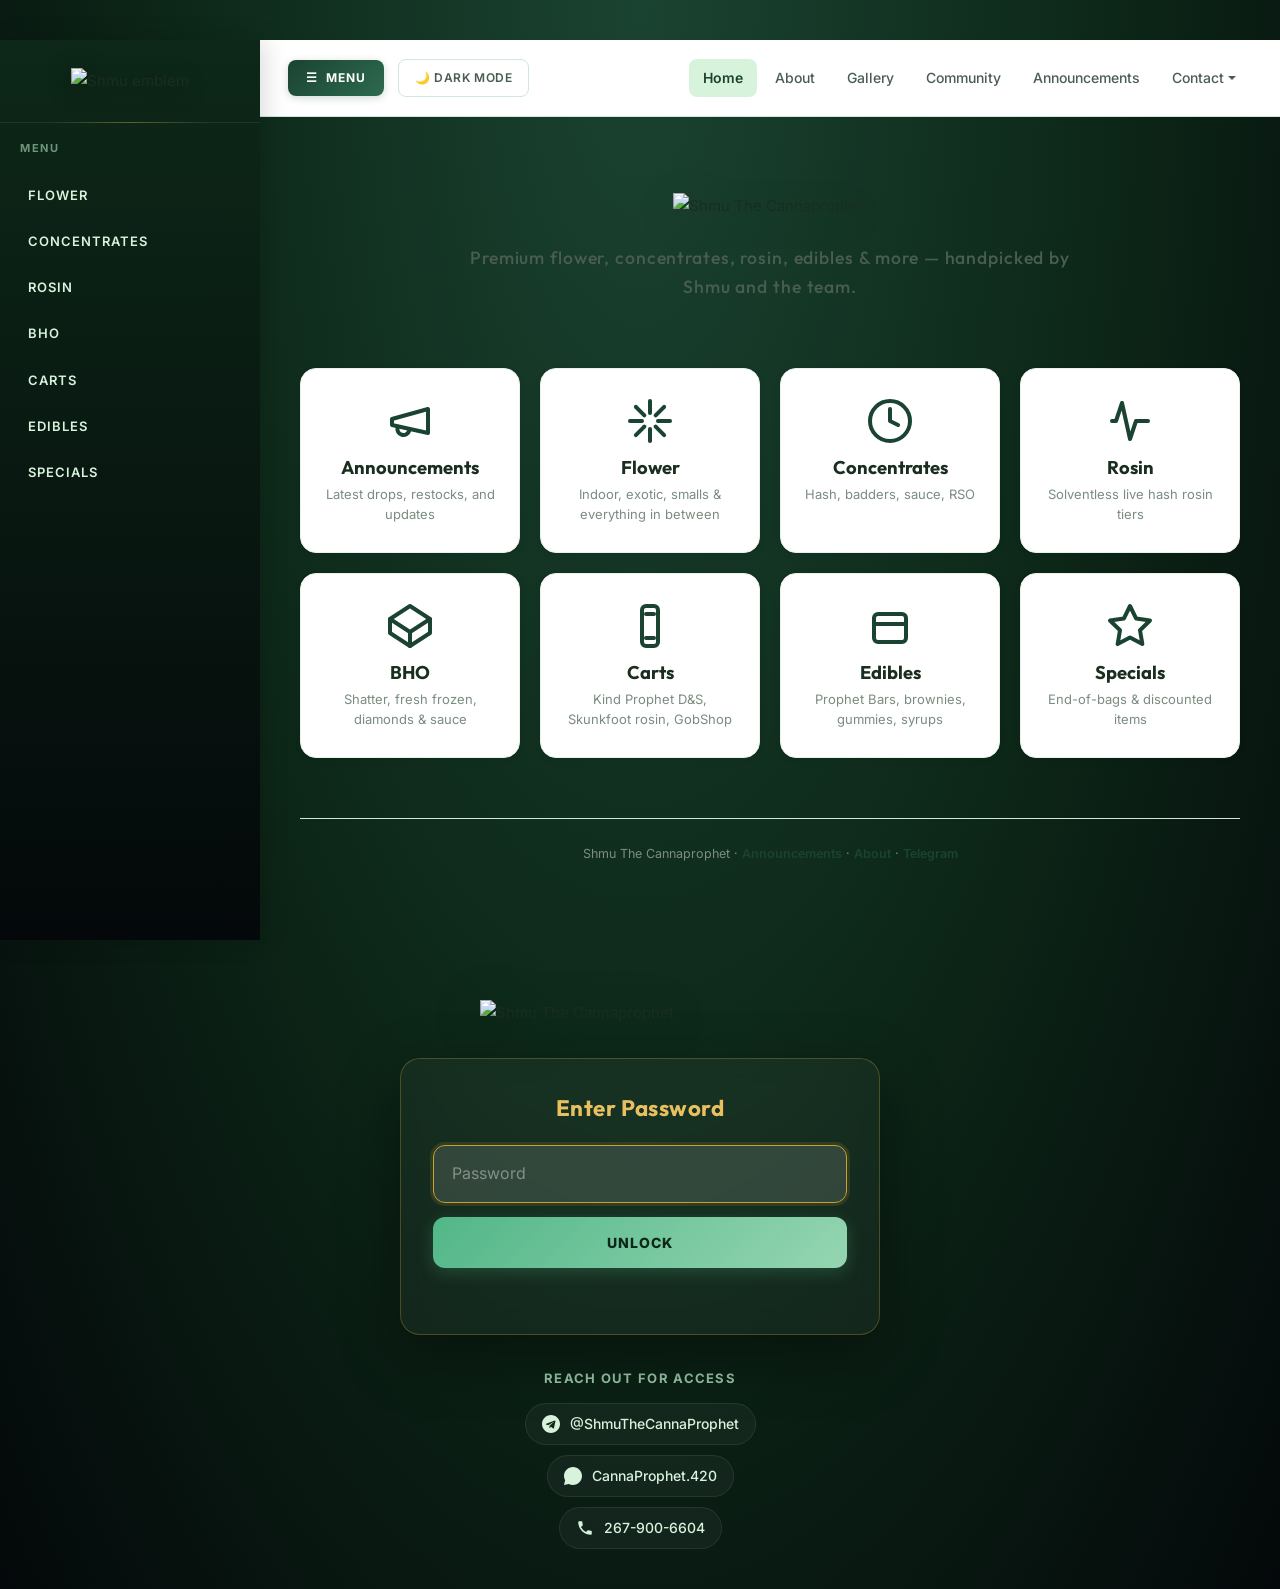
==== index.html @ f36f452e "Initial Shmu site rebuild - Home, About, Gallery, Community, Announcements pages - Flower and Conce" ====
﻿<!DOCTYPE html>
<html lang="en">
<head>
    <meta charset="utf-8" />
    <meta name="viewport" content="width=device-width, initial-scale=1, shrink-to-fit=no" />
    <meta name="description" content="Shmu The Cannaprophet" />
    <meta name="author" content="Samuel Futterman" />
    <title>Shmu The Cannaprophet</title>

    <link rel="icon" type="image/svg+xml" href="data:image/svg+xml;utf8,<svg xmlns='http://www.w3.org/2000/svg' viewBox='0 0 100 100'><circle cx='50' cy='50' r='48' fill='%231b4332'/><path d='M50 18 C 50 32, 56 40, 68 42 C 60 44, 56 48, 56 56 C 64 50, 72 50, 80 56 C 72 58, 66 62, 62 72 C 56 64, 52 62, 50 60 C 48 62, 44 64, 38 72 C 34 62, 28 58, 20 56 C 28 50, 36 50, 44 56 C 44 48, 40 44, 32 42 C 44 40, 50 32, 50 18 Z' fill='%2374c69d'/><circle cx='50' cy='62' r='3' fill='%23d4a843'/></svg>" />

    <link rel="preconnect" href="https://fonts.googleapis.com">
    <link rel="preconnect" href="https://fonts.gstatic.com" crossorigin>
    <link href="https://fonts.googleapis.com/css2?family=Inter:wght@300;400;500;600;700;800&family=Outfit:wght@600;700;800;900&display=swap" rel="stylesheet">

    <link href="https://cdn.jsdelivr.net/npm/bootstrap@5.2.3/dist/css/bootstrap.min.css" rel="stylesheet">
    <link href="assets/css/site.css" rel="stylesheet" />

    <script src="assets/js/darkmode.js"></script>
    <script src="assets/js/verification.js"></script>
</head>
<body>
    <div class="d-flex" id="wrapper">
        <div class="border-end bg-white" id="sidebar-wrapper">
            <div class="sidebar-heading border-bottom bg-light">
                <img src="assets/img/shmu_round_transparent.png" alt="Shmu emblem" />
            </div>
            <div class="sidebar-section-label">Menu</div>
            <div class="list-group list-group-flush">
                <a class="list-group-item list-group-item-action list-group-item-light p-3" href="menu/flower.html">Flower</a>
                <a class="list-group-item list-group-item-action list-group-item-light p-3" href="menu/concentrates.html">Concentrates</a>
                <a class="list-group-item list-group-item-action list-group-item-light p-3" href="menu/rosin.html">Rosin</a>
                <a class="list-group-item list-group-item-action list-group-item-light p-3" href="menu/bho.html">BHO</a>
                <a class="list-group-item list-group-item-action list-group-item-light p-3" href="menu/carts.html">Carts</a>
                <a class="list-group-item list-group-item-action list-group-item-light p-3" href="menu/edibles.html">Edibles</a>
                <a class="list-group-item list-group-item-action list-group-item-light p-3" href="menu/specials.html">Specials</a>
            </div>
        </div>
        <div id="page-content-wrapper">
            <nav class="navbar navbar-expand-lg navbar-light bg-light border-bottom">
                <div class="container-fluid">
                    <button class="btn btn-primary" id="sidebarToggle">Menu</button>
                    <button class="btn btn-outline-secondary ms-2" id="darkModeToggle">Dark Mode</button>
                    <button class="navbar-toggler" type="button" data-bs-toggle="collapse" data-bs-target="#navbarSupportedContent" aria-controls="navbarSupportedContent" aria-expanded="false" aria-label="Toggle navigation"><span class="navbar-toggler-icon"></span></button>
                    <div class="collapse navbar-collapse" id="navbarSupportedContent">
                        <ul class="navbar-nav ms-auto mt-2 mt-lg-0">
                            <li class="nav-item active"><a class="nav-link active" href="index.html">Home</a></li>
                            <li class="nav-item"><a class="nav-link" href="about.html">About</a></li>
                            <li class="nav-item"><a class="nav-link" href="gallery.html">Gallery</a></li>
                            <li class="nav-item"><a class="nav-link" href="community.html">Community</a></li>
                            <li class="nav-item"><a class="nav-link" href="announcements.html">Announcements</a></li>
                            <li class="nav-item dropdown">
                                <a class="nav-link dropdown-toggle" id="navbarDropdown" href="#" role="button" data-bs-toggle="dropdown" aria-haspopup="true" aria-expanded="false">Contact</a>
                                <div class="dropdown-menu dropdown-menu-end" aria-labelledby="navbarDropdown">
                                    <a class="dropdown-item" href="https://t.me/shmuthecannaprophet" target="_blank">Main Telegram</a>
                                    <a class="dropdown-item" href="mailto:shmu@shmuthecannaprophet.com">Main Email</a>
                                    <div class="dropdown-divider"></div>
                                    <a class="dropdown-item" href="https://t.me/somuchguala21" target="_blank">General Manager</a>
                                    <a class="dropdown-item" href="https://t.me/cannacam420" target="_blank">Sales Manager</a>
                                    <div class="dropdown-divider"></div>
                                    <a class="dropdown-item" href="https://signal.me/#eu/69vs4yBJVlFLkDdItViVK-9OfVjF9jSCcQD2yyIJr19NPF3KSQFAH6oNxHPXYKQB" target="_blank">Backup Signal</a>
                                    <div class="dropdown-divider"></div>
                                    <span class="dropdown-item">Phone Orders</span>
                                    <a class="dropdown-item" href="tel:267-900-6604">267-900-6604</a>
                                </div>
                            </li>
                        </ul>
                    </div>
                </div>
            </nav>
            <div class="container-fluid">
                <div class="hero">
                    <img src="assets/img/shmu_logo.png" alt="Shmu The Cannaprophet" class="hero-logo" />
                    <p class="hero-tagline">Premium flower, concentrates, rosin, edibles &amp; more — handpicked by Shmu and the team.</p>
                </div>

                <div class="action-grid">
                    <a class="action-card" href="announcements.html">
                        <svg class="action-card-icon" viewBox="0 0 24 24" fill="none" stroke="currentColor" stroke-width="2" stroke-linecap="round" stroke-linejoin="round"><path d="M3 11l18-5v12L3 14v-3z"/><path d="M11.6 16.8a3 3 0 11-5.8-1.6"/></svg>
                        <h3>Announcements</h3>
                        <p>Latest drops, restocks, and updates</p>
                    </a>
                    <a class="action-card" href="menu/flower.html">
                        <svg class="action-card-icon" viewBox="0 0 24 24" fill="none" stroke="currentColor" stroke-width="2" stroke-linecap="round" stroke-linejoin="round"><path d="M12 2v6"/><path d="M12 22v-6"/><path d="M4.93 4.93l4.24 4.24"/><path d="M14.83 14.83l4.24 4.24"/><path d="M2 12h6"/><path d="M16 12h6"/><path d="M4.93 19.07l4.24-4.24"/><path d="M14.83 9.17l4.24-4.24"/></svg>
                        <h3>Flower</h3>
                        <p>Indoor, exotic, smalls &amp; everything in between</p>
                    </a>
                    <a class="action-card" href="menu/concentrates.html">
                        <svg class="action-card-icon" viewBox="0 0 24 24" fill="none" stroke="currentColor" stroke-width="2" stroke-linecap="round" stroke-linejoin="round"><circle cx="12" cy="12" r="10"/><path d="M12 6v6l4 2"/></svg>
                        <h3>Concentrates</h3>
                        <p>Hash, badders, sauce, RSO</p>
                    </a>
                    <a class="action-card" href="menu/rosin.html">
                        <svg class="action-card-icon" viewBox="0 0 24 24" fill="none" stroke="currentColor" stroke-width="2" stroke-linecap="round" stroke-linejoin="round"><path d="M3 12h2l3-9 4 18 3-9h6"/></svg>
                        <h3>Rosin</h3>
                        <p>Solventless live hash rosin tiers</p>
                    </a>
                    <a class="action-card" href="menu/bho.html">
                        <svg class="action-card-icon" viewBox="0 0 24 24" fill="none" stroke="currentColor" stroke-width="2" stroke-linecap="round" stroke-linejoin="round"><polygon points="12 2 22 8.5 22 15.5 12 22 2 15.5 2 8.5 12 2"/><polyline points="2 8.5 12 15 22 8.5"/><line x1="12" y1="22" x2="12" y2="15"/></svg>
                        <h3>BHO</h3>
                        <p>Shatter, fresh frozen, diamonds &amp; sauce</p>
                    </a>
                    <a class="action-card" href="menu/carts.html">
                        <svg class="action-card-icon" viewBox="0 0 24 24" fill="none" stroke="currentColor" stroke-width="2" stroke-linecap="round" stroke-linejoin="round"><rect x="8" y="2" width="8" height="20" rx="2"/><path d="M10 6h4"/><path d="M10 18h4"/></svg>
                        <h3>Carts</h3>
                        <p>Kind Prophet D&amp;S, Skunkfoot rosin, GobShop</p>
                    </a>
                    <a class="action-card" href="menu/edibles.html">
                        <svg class="action-card-icon" viewBox="0 0 24 24" fill="none" stroke="currentColor" stroke-width="2" stroke-linecap="round" stroke-linejoin="round"><rect x="4" y="6" width="16" height="14" rx="2"/><line x1="4" y1="11" x2="20" y2="11"/></svg>
                        <h3>Edibles</h3>
                        <p>Prophet Bars, brownies, gummies, syrups</p>
                    </a>
                    <a class="action-card" href="menu/specials.html">
                        <svg class="action-card-icon" viewBox="0 0 24 24" fill="none" stroke="currentColor" stroke-width="2" stroke-linecap="round" stroke-linejoin="round"><polygon points="12 2 15.09 8.26 22 9.27 17 14.14 18.18 21.02 12 17.77 5.82 21.02 7 14.14 2 9.27 8.91 8.26 12 2"/></svg>
                        <h3>Specials</h3>
                        <p>End-of-bags &amp; discounted items</p>
                    </a>
                </div>

                <footer class="site-footer">
                    Shmu The Cannaprophet · <a href="announcements.html">Announcements</a> · <a href="about.html">About</a> · <a href="https://t.me/shmuthecannaprophet" target="_blank" rel="noopener">Telegram</a>
                </footer>
            </div>
        </div>
    </div>

    <script src="https://cdn.jsdelivr.net/npm/bootstrap@5.2.3/dist/js/bootstrap.bundle.min.js"></script>
    <script src="assets/js/sidebar.js"></script>
</body>
</html>
---- assets/css/site.css ----
/* ============================================
   SHMU THE CANNAPROPHET — SITE STYLESHEET
   ============================================ */

:root {
    --color-primary: #1b4332;
    --color-primary-light: #2d6a4f;
    --color-primary-dark: #0d2818;
    --color-accent: #c8a230;
    --color-accent-light: #e8c060;
    --color-leaf: #52b788;

    --bg-page: #f5f9f6;
    --bg-card: #ffffff;
    --bg-card-elevated: #fcfdfb;
    --bg-sidebar: #0d2818;
    --bg-nav: #ffffff;
    --bg-tag: #d8f3dc;
    --bg-code: #f0f7f4;

    --text-primary: #1a2e1f;
    --text-secondary: #4a5d51;
    --text-muted: #7a8d80;
    --text-sidebar: #d8f3dc;
    --text-sidebar-muted: #95c5a3;

    --border-color: #d1e7d8;
    --border-card: #e8f1ea;

    --shadow-sm: 0 1px 3px rgba(13, 40, 24, 0.06);
    --shadow-md: 0 4px 16px rgba(13, 40, 24, 0.08);
    --shadow-lg: 0 12px 32px rgba(13, 40, 24, 0.12);
    --shadow-card: 0 2px 8px rgba(13, 40, 24, 0.04), 0 1px 2px rgba(13, 40, 24, 0.06);

    --transition: 0.2s ease;
    --transition-slow: 0.35s ease;
    --radius-sm: 8px;
    --radius-md: 12px;
    --radius-lg: 16px;
    --radius-xl: 20px;
}

body.dark-mode {
    --color-primary: #74c69d;
    --color-primary-light: #95d5b2;
    --color-primary-dark: #52b788;
    --color-accent: #e8c060;
    --color-accent-light: #f0d080;

    --bg-page: #0a1410;
    --bg-card: #142318;
    --bg-card-elevated: #1a2d20;
    --bg-sidebar: #060d09;
    --bg-nav: #0f1c14;
    --bg-tag: #1b4332;
    --bg-code: #0d1f15;

    --text-primary: #e8f5ea;
    --text-secondary: #b0c8b8;
    --text-muted: #7a9683;

    --border-color: #1f3527;
    --border-card: #243d2c;

    --shadow-sm: 0 1px 3px rgba(0, 0, 0, 0.3);
    --shadow-md: 0 4px 16px rgba(0, 0, 0, 0.4);
    --shadow-lg: 0 12px 32px rgba(0, 0, 0, 0.5);
    --shadow-card: 0 2px 8px rgba(0, 0, 0, 0.3), 0 1px 2px rgba(0, 0, 0, 0.4);
}

* , *::before, *::after { box-sizing: border-box; }
html { scroll-behavior: smooth; }

body {
    font-family: 'Inter', -apple-system, BlinkMacSystemFont, 'Segoe UI', sans-serif !important;
    background-color: var(--bg-page) !important;
    color: var(--text-primary) !important;
    line-height: 1.7;
    font-size: 15px;
    -webkit-font-smoothing: antialiased;
    -moz-osx-font-smoothing: grayscale;
    transition: background-color var(--transition), color var(--transition);
    overflow-x: hidden;
    margin: 0;
}

/* ============================
   LAYOUT
   ============================ */
#wrapper {
    display: flex;
    min-height: 100vh;
}

#sidebar-wrapper {
    width: 260px;
    min-width: 260px;
    background: linear-gradient(180deg, var(--bg-sidebar) 0%, #04080a 100%) !important;
    transition: margin var(--transition-slow);
    position: sticky;
    top: 0;
    height: 100vh;
    overflow-y: auto;
    overflow-x: hidden;
    z-index: 100;
    border: none !important;
    box-shadow: 4px 0 24px rgba(0, 0, 0, 0.15);
}

#sidebar-wrapper::-webkit-scrollbar { width: 4px; }
#sidebar-wrapper::-webkit-scrollbar-track { background: transparent; }
#sidebar-wrapper::-webkit-scrollbar-thumb {
    background: rgba(255, 255, 255, 0.1);
    border-radius: 2px;
}

#wrapper.toggled #sidebar-wrapper {
    margin-left: -260px;
}

.sidebar-heading {
    padding: 28px 20px !important;
    background-color: transparent !important;
    border-bottom: 1px solid rgba(255, 255, 255, 0.08) !important;
    display: flex;
    align-items: center;
    justify-content: center;
    position: relative;
    text-align: center;
}

.sidebar-heading::after {
    content: '';
    position: absolute;
    bottom: -1px;
    left: 20%;
    right: 20%;
    height: 1px;
    background: linear-gradient(90deg, transparent, var(--color-accent), transparent);
    opacity: 0.4;
}

.sidebar-heading img,
.sidebar-heading svg {
    max-width: 180px;
    height: auto;
    width: auto;
    filter: drop-shadow(0 4px 12px rgba(0, 0, 0, 0.4));
}

.sidebar-section-label {
    color: var(--text-sidebar-muted);
    font-size: 11px;
    font-weight: 700;
    letter-spacing: 0.15em;
    text-transform: uppercase;
    padding: 16px 20px 8px;
    opacity: 0.7;
}

#sidebar-wrapper .list-group {
    padding: 8px 12px 24px;
}

#sidebar-wrapper .list-group-item {
    background-color: transparent !important;
    border: none !important;
    color: var(--text-sidebar) !important;
    padding: 11px 16px !important;
    font-size: 13px;
    font-weight: 600;
    letter-spacing: 0.08em;
    text-transform: uppercase;
    border-radius: var(--radius-sm) !important;
    margin-bottom: 2px;
    transition: all var(--transition);
    position: relative;
    display: flex;
    align-items: center;
    gap: 10px;
    text-decoration: none;
}

#sidebar-wrapper .list-group-item::before {
    content: '';
    position: absolute;
    left: 0;
    top: 50%;
    transform: translateY(-50%);
    width: 3px;
    height: 0;
    background: var(--color-accent);
    border-radius: 2px;
    transition: height var(--transition);
}

#sidebar-wrapper .list-group-item:hover,
#sidebar-wrapper .list-group-item.active {
    background-color: rgba(116, 198, 157, 0.1) !important;
    color: var(--color-accent-light) !important;
    padding-left: 22px !important;
}

#sidebar-wrapper .list-group-item:hover::before,
#sidebar-wrapper .list-group-item.active::before {
    height: 60%;
}

.list-group-item-icon {
    width: 18px;
    height: 18px;
    flex-shrink: 0;
    opacity: 0.7;
}

#page-content-wrapper {
    flex: 1;
    min-width: 0;
    display: flex;
    flex-direction: column;
}

/* ============================
   NAVBAR
   ============================ */
.navbar {
    background-color: var(--bg-nav) !important;
    border-bottom: 1px solid var(--border-color) !important;
    padding: 14px 28px !important;
    position: sticky;
    top: 0;
    z-index: 99;
    box-shadow: var(--shadow-sm);
    backdrop-filter: blur(8px);
    -webkit-backdrop-filter: blur(8px);
    transition: background-color var(--transition), border-color var(--transition);
}

.navbar .container-fluid {
    padding: 0 !important;
    max-width: none !important;
}

#sidebarToggle {
    background: linear-gradient(135deg, var(--color-primary) 0%, var(--color-primary-light) 100%) !important;
    border: none !important;
    color: #ffffff !important;
    font-size: 12px !important;
    font-weight: 700 !important;
    letter-spacing: 0.08em;
    text-transform: uppercase;
    padding: 9px 18px !important;
    border-radius: var(--radius-sm) !important;
    transition: all var(--transition) !important;
    box-shadow: 0 2px 8px rgba(27, 67, 50, 0.2);
}

#sidebarToggle:hover {
    transform: translateY(-1px);
    box-shadow: 0 4px 12px rgba(27, 67, 50, 0.3);
}

#sidebarToggle::before { content: '☰  '; margin-right: 4px; }

#darkModeToggle {
    font-size: 12px !important;
    font-weight: 600 !important;
    letter-spacing: 0.05em;
    text-transform: uppercase;
    padding: 9px 16px !important;
    border-radius: var(--radius-sm) !important;
    border: 1px solid var(--border-color) !important;
    color: var(--text-secondary) !important;
    background-color: transparent !important;
    transition: all var(--transition) !important;
}

#darkModeToggle:hover {
    background-color: var(--bg-tag) !important;
    border-color: var(--color-primary) !important;
    color: var(--color-primary) !important;
}

body.dark-mode #darkModeToggle::before { content: '☀  '; }
body:not(.dark-mode) #darkModeToggle::before { content: '🌙  '; }

.nav-link {
    color: var(--text-secondary) !important;
    font-size: 14px !important;
    font-weight: 500 !important;
    transition: all var(--transition);
    padding: 7px 14px !important;
    border-radius: var(--radius-sm) !important;
    margin: 0 2px;
    text-decoration: none;
}

.nav-link:hover {
    color: var(--color-primary) !important;
    background-color: var(--bg-tag);
}

.nav-item.active .nav-link,
.nav-link.active {
    color: var(--color-primary) !important;
    font-weight: 600 !important;
    background-color: var(--bg-tag);
}

.dropdown-menu {
    border: 1px solid var(--border-color) !important;
    border-radius: var(--radius-md) !important;
    box-shadow: var(--shadow-lg) !important;
    padding: 6px !important;
    background-color: var(--bg-card) !important;
    margin-top: 6px !important;
}

.dropdown-item {
    color: var(--text-primary) !important;
    border-radius: var(--radius-sm) !important;
    padding: 9px 14px !important;
    font-size: 13.5px !important;
    font-weight: 500;
    transition: all var(--transition);
    text-decoration: none;
}

.dropdown-item:hover,
.dropdown-item:focus {
    background-color: var(--bg-tag) !important;
    color: var(--color-primary) !important;
}

.dropdown-divider {
    border-color: var(--border-color) !important;
    margin: 4px 6px !important;
}

/* ============================
   MAIN CONTENT
   ============================ */
.container-fluid {
    padding: 36px 40px !important;
    max-width: 1180px;
    width: 100%;
    margin: 0 auto;
}

.page-logo-img {
    max-width: 240px;
    max-height: 140px;
    height: auto !important;
    width: auto !important;
    filter: drop-shadow(0 4px 16px rgba(0, 0, 0, 0.08));
}

h1.mt-4, h1.page-title {
    font-family: 'Outfit', 'Inter', sans-serif;
    font-size: 2.6rem !important;
    font-weight: 800 !important;
    color: var(--color-primary) !important;
    letter-spacing: -0.025em;
    margin: 24px 0 6px 0 !important;
    background: linear-gradient(135deg, var(--color-primary) 0%, var(--color-leaf) 100%);
    -webkit-background-clip: text;
    -webkit-text-fill-color: transparent;
    background-clip: text;
    display: inline-block;
}

body.dark-mode h1.mt-4,
body.dark-mode h1.page-title {
    background: linear-gradient(135deg, var(--color-leaf) 0%, var(--color-accent-light) 100%);
    -webkit-background-clip: text;
    -webkit-text-fill-color: transparent;
    background-clip: text;
}

h2.section-title {
    font-family: 'Outfit', 'Inter', sans-serif;
    font-size: 1.8rem;
    font-weight: 700;
    color: var(--color-primary);
    margin-top: 36px;
    margin-bottom: 16px;
}

p.small,
.page-subnote {
    color: var(--text-muted) !important;
    font-size: 13px !important;
    margin-bottom: 32px !important;
    display: inline-flex;
    align-items: center;
    gap: 6px;
    padding: 6px 12px;
    background-color: var(--bg-tag);
    border-radius: 20px;
    font-weight: 500;
}

p.small::before,
.page-subnote::before {
    content: '↻';
    font-size: 14px;
    font-weight: 700;
    color: var(--color-primary);
}

/* ============================
   CARDS
   ============================ */
.card.w-75,
.card {
    background-color: var(--bg-card) !important;
    border: 1px solid var(--border-card) !important;
    border-radius: var(--radius-lg) !important;
    box-shadow: var(--shadow-card) !important;
    margin-bottom: 24px !important;
    width: 100% !important;
    max-width: 860px;
    transition: box-shadow var(--transition-slow), transform var(--transition-slow), border-color var(--transition);
    overflow: hidden;
    position: relative;
}

.card:hover {
    box-shadow: var(--shadow-md) !important;
    transform: translateY(-2px);
    border-color: var(--color-primary) !important;
}

.card-header {
    background: linear-gradient(135deg, var(--color-primary) 0%, var(--color-primary-dark) 100%) !important;
    color: var(--color-accent-light) !important;
    border: none !important;
    padding: 12px 22px !important;
    font-size: 13px !important;
    font-weight: 700 !important;
    letter-spacing: 0.1em;
    text-transform: uppercase;
    display: flex;
    align-items: center;
    gap: 10px;
}

.card-header::before {
    content: '';
    display: inline-block;
    width: 8px;
    height: 8px;
    background-color: var(--color-accent);
    border-radius: 50%;
    box-shadow: 0 0 0 3px rgba(200, 162, 48, 0.2);
    flex-shrink: 0;
}

body.dark-mode .card-header {
    background: linear-gradient(135deg, #0d2818 0%, #060d09 100%) !important;
    color: var(--color-accent) !important;
    border-bottom: 1px solid var(--border-color) !important;
}

.card-body {
    padding: 26px 28px !important;
    color: var(--text-primary);
}

.card-body .card-title,
.card .card-title {
    font-family: 'Outfit', 'Inter', sans-serif !important;
    font-size: 1.15rem !important;
    font-weight: 700 !important;
    color: var(--color-primary) !important;
    margin-bottom: 14px !important;
    line-height: 1.4 !important;
    letter-spacing: -0.01em;
}

body.dark-mode .card-body .card-title,
body.dark-mode .card .card-title {
    color: var(--color-primary-light) !important;
}

.card-body .card-text,
.card-body p {
    color: var(--text-secondary) !important;
    font-size: 14.5px !important;
    line-height: 1.85;
}

.card-body h5:not(.card-title) {
    font-family: 'Outfit', 'Inter', sans-serif !important;
    font-size: 0.95rem !important;
    font-weight: 700 !important;
    color: var(--color-primary) !important;
    margin-top: 18px !important;
    margin-bottom: 6px !important;
    text-transform: uppercase;
    letter-spacing: 0.06em;
}

body.dark-mode .card-body h5:not(.card-title) {
    color: var(--color-primary-light) !important;
}

.card-body b, .card-body strong {
    color: var(--text-primary) !important;
    font-weight: 700;
}

body.dark-mode .card-body b,
body.dark-mode .card-body strong {
    color: var(--color-primary-light) !important;
}

.card-body em, .card-body i {
    color: var(--text-muted) !important;
    font-style: italic;
}

.card-body u {
    text-decoration-color: var(--color-accent);
    text-decoration-thickness: 2px;
    text-underline-offset: 3px;
}

.card-body s {
    color: var(--text-muted) !important;
    opacity: 0.7;
}

/* ============================
   MENU TABLE
   ============================ */
.menu-section {
    background-color: var(--bg-card);
    border: 1px solid var(--border-card);
    border-radius: var(--radius-lg);
    padding: 24px 28px;
    margin-bottom: 24px;
    max-width: 860px;
    box-shadow: var(--shadow-card);
}

.menu-section h3 {
    font-family: 'Outfit', 'Inter', sans-serif;
    font-size: 1.3rem;
    font-weight: 700;
    color: var(--color-primary);
    margin-top: 0;
    margin-bottom: 16px;
    padding-bottom: 12px;
    border-bottom: 2px solid var(--bg-tag);
    display: flex;
    align-items: center;
    gap: 10px;
}

body.dark-mode .menu-section h3 {
    color: var(--color-primary-light);
}

.menu-table {
    width: 100%;
    border-collapse: collapse;
    margin-bottom: 8px;
}

.menu-table tr {
    border-bottom: 1px solid var(--border-card);
    transition: background-color var(--transition);
}

.menu-table tr:last-child { border-bottom: none; }
.menu-table tr:hover { background-color: var(--bg-tag); }

.menu-table td {
    padding: 10px 8px;
    font-size: 14px;
    color: var(--text-secondary);
}

.menu-table td:first-child {
    font-weight: 600;
    color: var(--text-primary);
    width: 50%;
}

.menu-table td:last-child {
    text-align: right;
    color: var(--color-primary);
    font-weight: 600;
    font-variant-numeric: tabular-nums;
}

body.dark-mode .menu-table td:last-child {
    color: var(--color-primary-light);
}

.strain-tag {
    display: inline-block;
    padding: 2px 8px;
    background-color: var(--bg-tag);
    color: var(--color-primary);
    border-radius: 10px;
    font-size: 11px;
    font-weight: 700;
    margin-left: 6px;
    text-transform: uppercase;
    letter-spacing: 0.05em;
}

body.dark-mode .strain-tag {
    color: var(--color-leaf);
}

.menu-section-note {
    background-color: var(--bg-tag);
    border-left: 3px solid var(--color-accent);
    padding: 10px 14px;
    border-radius: var(--radius-sm);
    font-size: 13px;
    color: var(--text-secondary);
    margin-top: 12px;
}

/* ============================
   BUTTONS
   ============================ */
.btn-primary {
    background: linear-gradient(135deg, var(--color-primary) 0%, var(--color-primary-light) 100%) !important;
    border: none !important;
    color: #ffffff !important;
    font-size: 12.5px !important;
    font-weight: 700 !important;
    letter-spacing: 0.05em;
    text-transform: uppercase;
    padding: 10px 18px !important;
    border-radius: var(--radius-sm) !important;
    transition: all var(--transition) !important;
    text-decoration: none !important;
    display: inline-block;
    margin: 6px 6px 6px 0 !important;
    box-shadow: 0 2px 8px rgba(27, 67, 50, 0.15);
    cursor: pointer;
}

.btn-primary:hover,
.btn-primary:focus,
.btn-primary:active {
    background: linear-gradient(135deg, var(--color-primary-light) 0%, var(--color-leaf) 100%) !important;
    transform: translateY(-1px);
    box-shadow: 0 6px 16px rgba(27, 67, 50, 0.25);
    color: #ffffff !important;
}

body.dark-mode .btn-primary {
    background: linear-gradient(135deg, var(--color-primary-dark) 0%, var(--color-primary) 100%) !important;
    color: #0a1410 !important;
    box-shadow: 0 2px 8px rgba(0, 0, 0, 0.3);
}

body.dark-mode .btn-primary:hover {
    background: linear-gradient(135deg, var(--color-primary) 0%, var(--color-primary-light) 100%) !important;
    color: #0a1410 !important;
}

.navbar-toggler {
    border-color: var(--border-color) !important;
    padding: 6px 10px !important;
}
.navbar-toggler:focus { box-shadow: none !important; }

/* ============================
   HERO / HOMEPAGE
   ============================ */
.hero {
    text-align: center;
    padding: 40px 20px 50px;
    margin: 0 auto;
}

.hero-logo {
    max-width: 320px;
    width: 80%;
    height: auto;
    margin-bottom: 8px;
    filter: drop-shadow(0 8px 24px rgba(0, 0, 0, 0.1));
}

.hero-tagline {
    font-family: 'Outfit', 'Inter', sans-serif;
    font-size: 1.1rem;
    font-weight: 500;
    color: var(--text-secondary);
    letter-spacing: 0.05em;
    max-width: 600px;
    margin: 16px auto 0;
}

.action-grid {
    display: grid;
    grid-template-columns: repeat(auto-fit, minmax(220px, 1fr));
    gap: 20px;
    max-width: 1080px;
    margin: 16px auto 40px;
}

.action-card {
    background-color: var(--bg-card);
    border: 1px solid var(--border-card);
    border-radius: var(--radius-lg);
    padding: 28px 24px;
    text-align: center;
    text-decoration: none;
    color: inherit !important;
    transition: all var(--transition-slow);
    box-shadow: var(--shadow-card);
    display: block;
}

.action-card:hover {
    transform: translateY(-4px);
    box-shadow: var(--shadow-lg);
    border-color: var(--color-primary);
    color: inherit !important;
}

.action-card-icon {
    width: 48px;
    height: 48px;
    margin: 0 auto 12px;
    color: var(--color-primary);
}

body.dark-mode .action-card-icon {
    color: var(--color-primary-light);
}

.action-card h3 {
    font-family: 'Outfit', 'Inter', sans-serif;
    font-size: 1.15rem;
    font-weight: 700;
    color: var(--text-primary);
    margin: 0 0 6px;
}

.action-card p {
    color: var(--text-muted);
    font-size: 13px;
    margin: 0;
    line-height: 1.5;
}

/* ============================
   PASSWORD GATE
   ============================ */
body.gate-active {
    display: flex !important;
    flex-direction: column;
    align-items: center;
    justify-content: flex-start;
    min-height: 100vh;
    background: radial-gradient(ellipse at top, #1b4332 0%, #0d2818 50%, #04080a 100%) !important;
    padding: 40px 20px;
}

body.gate-active #wrapper { display: none; }

.gate-shell {
    width: 100%;
    max-width: 480px;
    margin: 60px auto 0;
    display: flex;
    flex-direction: column;
    align-items: center;
    gap: 32px;
}

.gate-logo {
    max-width: 320px;
    width: 100%;
    height: auto;
    filter: drop-shadow(0 8px 24px rgba(0, 0, 0, 0.4));
}

.gate-card {
    width: 100%;
    background: rgba(255, 255, 255, 0.04);
    border: 1px solid rgba(200, 162, 48, 0.3);
    backdrop-filter: blur(12px);
    -webkit-backdrop-filter: blur(12px);
    border-radius: var(--radius-xl);
    padding: 36px 32px;
    box-shadow: 0 20px 60px rgba(0, 0, 0, 0.4);
}

.gate-title {
    font-family: 'Outfit', 'Inter', sans-serif;
    font-size: 1.4rem;
    font-weight: 700;
    color: #e8c060;
    text-align: center;
    margin: 0 0 24px;
    letter-spacing: 0.02em;
}

.gate-input {
    width: 100%;
    padding: 14px 18px;
    background: rgba(255, 255, 255, 0.08);
    border: 1px solid rgba(255, 255, 255, 0.15);
    border-radius: var(--radius-md);
    color: #ffffff;
    font-size: 16px;
    font-family: inherit;
    transition: all var(--transition);
    outline: none;
}

.gate-input::placeholder { color: rgba(255, 255, 255, 0.4); }

.gate-input:focus {
    border-color: var(--color-accent);
    background: rgba(255, 255, 255, 0.12);
    box-shadow: 0 0 0 3px rgba(200, 162, 48, 0.15);
}

.gate-submit {
    width: 100%;
    margin-top: 14px;
    padding: 14px 18px;
    background: linear-gradient(135deg, #52b788 0%, #95d5b2 100%);
    border: none;
    border-radius: var(--radius-md);
    color: #0d2818;
    font-size: 14px;
    font-weight: 800;
    letter-spacing: 0.08em;
    text-transform: uppercase;
    cursor: pointer;
    transition: all var(--transition);
    box-shadow: 0 4px 16px rgba(82, 183, 136, 0.25);
}

.gate-submit:hover {
    transform: translateY(-1px);
    box-shadow: 0 8px 24px rgba(82, 183, 136, 0.4);
}

.gate-error {
    color: #ff6b6b;
    text-align: center;
    margin-top: 12px;
    font-size: 13px;
    font-weight: 500;
    min-height: 18px;
}

.gate-contact {
    width: 100%;
    text-align: center;
    color: #d8f3dc;
}

.gate-contact-heading {
    font-weight: 700;
    margin-bottom: 14px;
    font-size: 13px;
    letter-spacing: 0.1em;
    text-transform: uppercase;
    color: #95c5a3;
}

.gate-contact-list {
    display: flex;
    flex-direction: column;
    gap: 10px;
    align-items: center;
}

.gate-contact-item {
    display: inline-flex;
    align-items: center;
    gap: 10px;
    padding: 8px 16px;
    background: rgba(255, 255, 255, 0.04);
    border: 1px solid rgba(255, 255, 255, 0.08);
    border-radius: 24px;
    color: #d8f3dc;
    text-decoration: none;
    font-size: 14px;
    font-weight: 500;
    transition: all var(--transition);
}

.gate-contact-item:hover {
    background: rgba(255, 255, 255, 0.08);
    border-color: var(--color-accent);
    color: var(--color-accent-light);
    transform: translateY(-1px);
}

.gate-contact-icon {
    width: 18px;
    height: 18px;
    flex-shrink: 0;
}

/* ============================
   FOOTER
   ============================ */
.site-footer {
    margin-top: 60px;
    padding: 24px 28px;
    border-top: 1px solid var(--border-color);
    color: var(--text-muted);
    font-size: 12.5px;
    text-align: center;
}

.site-footer a {
    color: var(--color-primary);
    text-decoration: none;
    font-weight: 600;
}

body.dark-mode .site-footer a { color: var(--color-primary-light); }

/* ============================
   MISC
   ============================ */
::-webkit-scrollbar { width: 8px; height: 8px; }
::-webkit-scrollbar-track { background: var(--bg-page); }
::-webkit-scrollbar-thumb {
    background: var(--border-color);
    border-radius: 4px;
}
::-webkit-scrollbar-thumb:hover { background: var(--color-primary); }

::selection {
    background-color: var(--color-primary);
    color: #ffffff;
}

body.dark-mode ::selection {
    background-color: var(--color-leaf);
    color: #0a1410;
}

@media (max-width: 991px) {
    #sidebar-wrapper {
        position: fixed;
        height: 100vh;
        z-index: 1000;
        margin-left: -260px;
    }
    #wrapper.toggled #sidebar-wrapper { margin-left: 0; }
    .container-fluid { padding: 24px 20px !important; }
}

@media (max-width: 576px) {
    .container-fluid { padding: 20px 16px !important; }
    h1.mt-4, h1.page-title { font-size: 2rem !important; }
    .card-body { padding: 20px !important; }
    .card-header { padding: 10px 18px !important; }
    .navbar { padding: 12px 16px !important; }
    .btn-primary { width: 100%; text-align: center; margin-bottom: 8px !important; }
    .gate-card { padding: 28px 22px; }
}
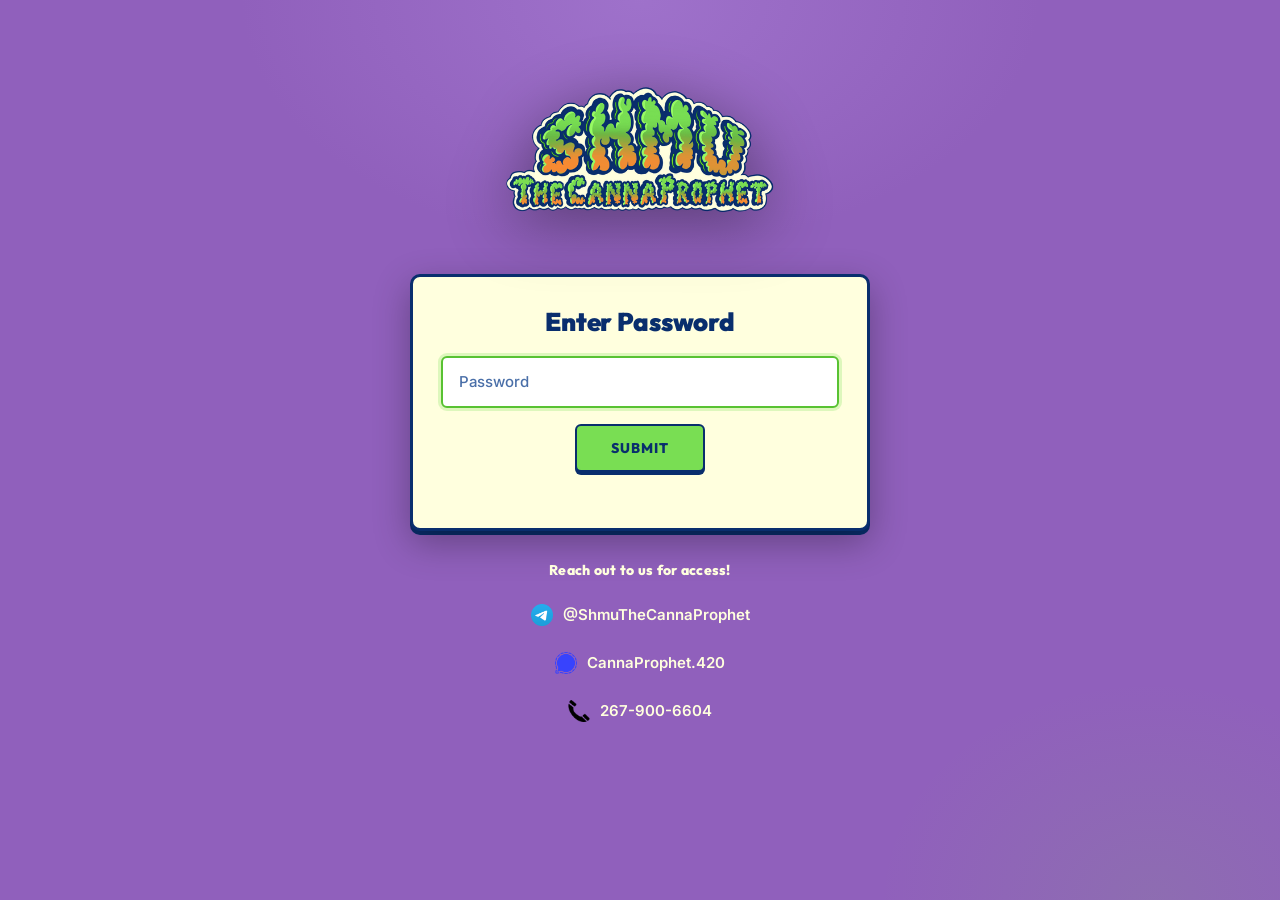
==== commit ed648ad3: "Redesign site with purple+green theme, JSON-driven menus, admin editor Visual redesign: - Purple #9" ====
--- a/index.html
+++ b/index.html
@@ -1,4 +1,4 @@
-﻿<!DOCTYPE html>
+<!DOCTYPE html>
 <html lang="en">
 <head>
     <meta charset="utf-8" />
@@ -20,51 +20,52 @@
     <script src="assets/js/verification.js"></script>
 </head>
 <body>
-    <div class="d-flex" id="wrapper">
-        <div class="border-end bg-white" id="sidebar-wrapper">
-            <div class="sidebar-heading border-bottom bg-light">
-                <img src="assets/img/shmu_round_transparent.png" alt="Shmu emblem" />
-            </div>
-            <div class="sidebar-section-label">Menu</div>
-            <div class="list-group list-group-flush">
-                <a class="list-group-item list-group-item-action list-group-item-light p-3" href="menu/flower.html">Flower</a>
-                <a class="list-group-item list-group-item-action list-group-item-light p-3" href="menu/concentrates.html">Concentrates</a>
-                <a class="list-group-item list-group-item-action list-group-item-light p-3" href="menu/rosin.html">Rosin</a>
-                <a class="list-group-item list-group-item-action list-group-item-light p-3" href="menu/bho.html">BHO</a>
-                <a class="list-group-item list-group-item-action list-group-item-light p-3" href="menu/carts.html">Carts</a>
-                <a class="list-group-item list-group-item-action list-group-item-light p-3" href="menu/edibles.html">Edibles</a>
-                <a class="list-group-item list-group-item-action list-group-item-light p-3" href="menu/specials.html">Specials</a>
-            </div>
-        </div>
+    <div id="wrapper">
         <div id="page-content-wrapper">
-            <nav class="navbar navbar-expand-lg navbar-light bg-light border-bottom">
+            <nav class="navbar navbar-expand-lg">
                 <div class="container-fluid">
-                    <button class="btn btn-primary" id="sidebarToggle">Menu</button>
-                    <button class="btn btn-outline-secondary ms-2" id="darkModeToggle">Dark Mode</button>
+                    <a class="navbar-brand" href="index.html">
+                        <img src="assets/img/shmu_round_transparent.png" alt="Shmu emblem" />
+                        <span class="navbar-brand-text">SHMU</span>
+                    </a>
                     <button class="navbar-toggler" type="button" data-bs-toggle="collapse" data-bs-target="#navbarSupportedContent" aria-controls="navbarSupportedContent" aria-expanded="false" aria-label="Toggle navigation"><span class="navbar-toggler-icon"></span></button>
                     <div class="collapse navbar-collapse" id="navbarSupportedContent">
                         <ul class="navbar-nav ms-auto mt-2 mt-lg-0">
                             <li class="nav-item active"><a class="nav-link active" href="index.html">Home</a></li>
                             <li class="nav-item"><a class="nav-link" href="about.html">About</a></li>
-                            <li class="nav-item"><a class="nav-link" href="gallery.html">Gallery</a></li>
-                            <li class="nav-item"><a class="nav-link" href="community.html">Community</a></li>
+                            <li class="nav-item dropdown">
+                                <a class="nav-link dropdown-toggle" id="menuDropdown" href="#" role="button" data-bs-toggle="dropdown" aria-haspopup="true" aria-expanded="false">Menu</a>
+                                <div class="dropdown-menu" aria-labelledby="menuDropdown">
+                                    <div class="dropdown-header">Products</div>
+                                    <a class="dropdown-item" href="menu/flower.html">Flower</a>
+                                    <a class="dropdown-item" href="menu/concentrates.html">Concentrates</a>
+                                    <a class="dropdown-item" href="menu/rosin.html">Rosin</a>
+                                    <a class="dropdown-item" href="menu/bho.html">BHO</a>
+                                    <a class="dropdown-item" href="menu/carts.html">Carts</a>
+                                    <a class="dropdown-item" href="menu/edibles.html">Edibles</a>
+                                    <a class="dropdown-item" href="menu/specials.html">Specials</a>
+                                    <a class="dropdown-item" href="menu/accessories.html">Accessories</a>
+                                </div>
+                            </li>
+                            <li class="nav-item"><a class="nav-link" href="https://shmuthecannaprophet.com/gallery/" target="_blank" rel="noopener">Gallery</a></li>
+                            <li class="nav-item"><a class="nav-link" href="https://shmuthecannaprophet.com/mybb/" target="_blank" rel="noopener">Community</a></li>
                             <li class="nav-item"><a class="nav-link" href="announcements.html">Announcements</a></li>
                             <li class="nav-item dropdown">
-                                <a class="nav-link dropdown-toggle" id="navbarDropdown" href="#" role="button" data-bs-toggle="dropdown" aria-haspopup="true" aria-expanded="false">Contact</a>
-                                <div class="dropdown-menu dropdown-menu-end" aria-labelledby="navbarDropdown">
-                                    <a class="dropdown-item" href="https://t.me/shmuthecannaprophet" target="_blank">Main Telegram</a>
+                                <a class="nav-link dropdown-toggle" id="contactDropdown" href="#" role="button" data-bs-toggle="dropdown" aria-haspopup="true" aria-expanded="false">Contact</a>
+                                <div class="dropdown-menu dropdown-menu-end" aria-labelledby="contactDropdown">
+                                    <a class="dropdown-item" href="https://t.me/shmuthecannaprophet" target="_blank" rel="noopener">Main Telegram</a>
                                     <a class="dropdown-item" href="mailto:shmu@shmuthecannaprophet.com">Main Email</a>
                                     <div class="dropdown-divider"></div>
-                                    <a class="dropdown-item" href="https://t.me/somuchguala21" target="_blank">General Manager</a>
-                                    <a class="dropdown-item" href="https://t.me/cannacam420" target="_blank">Sales Manager</a>
+                                    <a class="dropdown-item" href="https://t.me/somuchguala21" target="_blank" rel="noopener">General Manager</a>
+                                    <a class="dropdown-item" href="https://t.me/cannacam420" target="_blank" rel="noopener">Sales Manager</a>
                                     <div class="dropdown-divider"></div>
-                                    <a class="dropdown-item" href="https://signal.me/#eu/69vs4yBJVlFLkDdItViVK-9OfVjF9jSCcQD2yyIJr19NPF3KSQFAH6oNxHPXYKQB" target="_blank">Backup Signal</a>
+                                    <a class="dropdown-item" href="https://signal.me/#eu/69vs4yBJVlFLkDdItViVK-9OfVjF9jSCcQD2yyIJr19NPF3KSQFAH6oNxHPXYKQB" target="_blank" rel="noopener">Backup Signal</a>
                                     <div class="dropdown-divider"></div>
-                                    <span class="dropdown-item">Phone Orders</span>
-                                    <a class="dropdown-item" href="tel:267-900-6604">267-900-6604</a>
+                                    <a class="dropdown-item" href="tel:267-900-6604">Phone Orders<br>267-900-6604</a>
                                 </div>
                             </li>
                         </ul>
+                        <button class="btn btn-outline-secondary ms-lg-3 mt-2 mt-lg-0" id="darkModeToggle">Theme</button>
                     </div>
                 </div>
             </nav>
@@ -76,44 +77,67 @@
 
                 <div class="action-grid">
                     <a class="action-card" href="announcements.html">
-                        <svg class="action-card-icon" viewBox="0 0 24 24" fill="none" stroke="currentColor" stroke-width="2" stroke-linecap="round" stroke-linejoin="round"><path d="M3 11l18-5v12L3 14v-3z"/><path d="M11.6 16.8a3 3 0 11-5.8-1.6"/></svg>
+                        <div class="action-card-icon-wrap">
+                            <svg class="action-card-icon" viewBox="0 0 24 24" fill="none" stroke="currentColor" stroke-width="2" stroke-linecap="round" stroke-linejoin="round"><path d="M3 11l18-5v12L3 14v-3z"/><path d="M11.6 16.8a3 3 0 11-5.8-1.6"/></svg>
+                        </div>
                         <h3>Announcements</h3>
                         <p>Latest drops, restocks, and updates</p>
                     </a>
                     <a class="action-card" href="menu/flower.html">
-                        <svg class="action-card-icon" viewBox="0 0 24 24" fill="none" stroke="currentColor" stroke-width="2" stroke-linecap="round" stroke-linejoin="round"><path d="M12 2v6"/><path d="M12 22v-6"/><path d="M4.93 4.93l4.24 4.24"/><path d="M14.83 14.83l4.24 4.24"/><path d="M2 12h6"/><path d="M16 12h6"/><path d="M4.93 19.07l4.24-4.24"/><path d="M14.83 9.17l4.24-4.24"/></svg>
+                        <div class="action-card-icon-wrap">
+                            <svg class="action-card-icon" viewBox="0 0 24 24" fill="none" stroke="currentColor" stroke-width="2" stroke-linecap="round" stroke-linejoin="round"><path d="M12 2c1.5 2.5 1.5 5.5 0 8M12 22c-1.5-2.5-1.5-5.5 0-8M2 12c2.5-1.5 5.5-1.5 8 0M22 12c-2.5 1.5-5.5 1.5-8 0M5 5c2.5 0 4.5 1.5 5 3.5M19 19c-2.5 0-4.5-1.5-5-3.5M5 19c0-2.5 1.5-4.5 3.5-5M19 5c0 2.5-1.5 4.5-3.5 5"/><circle cx="12" cy="12" r="1.5"/></svg>
+                        </div>
                         <h3>Flower</h3>
                         <p>Indoor, exotic, smalls &amp; everything in between</p>
                     </a>
                     <a class="action-card" href="menu/concentrates.html">
-                        <svg class="action-card-icon" viewBox="0 0 24 24" fill="none" stroke="currentColor" stroke-width="2" stroke-linecap="round" stroke-linejoin="round"><circle cx="12" cy="12" r="10"/><path d="M12 6v6l4 2"/></svg>
+                        <div class="action-card-icon-wrap">
+                            <svg class="action-card-icon" viewBox="0 0 24 24" fill="none" stroke="currentColor" stroke-width="2" stroke-linecap="round" stroke-linejoin="round"><path d="M12 3c-3 5-6 8-6 12a6 6 0 0 0 12 0c0-4-3-7-6-12z"/></svg>
+                        </div>
                         <h3>Concentrates</h3>
                         <p>Hash, badders, sauce, RSO</p>
                     </a>
                     <a class="action-card" href="menu/rosin.html">
-                        <svg class="action-card-icon" viewBox="0 0 24 24" fill="none" stroke="currentColor" stroke-width="2" stroke-linecap="round" stroke-linejoin="round"><path d="M3 12h2l3-9 4 18 3-9h6"/></svg>
+                        <div class="action-card-icon-wrap">
+                            <svg class="action-card-icon" viewBox="0 0 24 24" fill="none" stroke="currentColor" stroke-width="2" stroke-linecap="round" stroke-linejoin="round"><path d="M7 21c0-7 3-12 10-12-2 6-5 10-10 12z"/><path d="M9 19c4-3 6-7 7-11"/></svg>
+                        </div>
                         <h3>Rosin</h3>
                         <p>Solventless live hash rosin tiers</p>
                     </a>
                     <a class="action-card" href="menu/bho.html">
-                        <svg class="action-card-icon" viewBox="0 0 24 24" fill="none" stroke="currentColor" stroke-width="2" stroke-linecap="round" stroke-linejoin="round"><polygon points="12 2 22 8.5 22 15.5 12 22 2 15.5 2 8.5 12 2"/><polyline points="2 8.5 12 15 22 8.5"/><line x1="12" y1="22" x2="12" y2="15"/></svg>
+                        <div class="action-card-icon-wrap">
+                            <svg class="action-card-icon" viewBox="0 0 24 24" fill="none" stroke="currentColor" stroke-width="2" stroke-linecap="round" stroke-linejoin="round"><path d="M6 9l6-6 6 6-6 12z"/><path d="M6 9h12"/></svg>
+                        </div>
                         <h3>BHO</h3>
                         <p>Shatter, fresh frozen, diamonds &amp; sauce</p>
                     </a>
                     <a class="action-card" href="menu/carts.html">
-                        <svg class="action-card-icon" viewBox="0 0 24 24" fill="none" stroke="currentColor" stroke-width="2" stroke-linecap="round" stroke-linejoin="round"><rect x="8" y="2" width="8" height="20" rx="2"/><path d="M10 6h4"/><path d="M10 18h4"/></svg>
+                        <div class="action-card-icon-wrap">
+                            <svg class="action-card-icon" viewBox="0 0 24 24" fill="none" stroke="currentColor" stroke-width="2" stroke-linecap="round" stroke-linejoin="round"><rect x="9" y="3" width="6" height="18" rx="1.5"/><path d="M10 6h4M10 18h4"/></svg>
+                        </div>
                         <h3>Carts</h3>
                         <p>Kind Prophet D&amp;S, Skunkfoot rosin, GobShop</p>
                     </a>
                     <a class="action-card" href="menu/edibles.html">
-                        <svg class="action-card-icon" viewBox="0 0 24 24" fill="none" stroke="currentColor" stroke-width="2" stroke-linecap="round" stroke-linejoin="round"><rect x="4" y="6" width="16" height="14" rx="2"/><line x1="4" y1="11" x2="20" y2="11"/></svg>
+                        <div class="action-card-icon-wrap">
+                            <svg class="action-card-icon" viewBox="0 0 24 24" fill="none" stroke="currentColor" stroke-width="2" stroke-linecap="round" stroke-linejoin="round"><rect x="3" y="7" width="18" height="13" rx="2"/><path d="M3 11h18M8 7V4h8v3"/></svg>
+                        </div>
                         <h3>Edibles</h3>
                         <p>Prophet Bars, brownies, gummies, syrups</p>
                     </a>
                     <a class="action-card" href="menu/specials.html">
-                        <svg class="action-card-icon" viewBox="0 0 24 24" fill="none" stroke="currentColor" stroke-width="2" stroke-linecap="round" stroke-linejoin="round"><polygon points="12 2 15.09 8.26 22 9.27 17 14.14 18.18 21.02 12 17.77 5.82 21.02 7 14.14 2 9.27 8.91 8.26 12 2"/></svg>
+                        <div class="action-card-icon-wrap">
+                            <svg class="action-card-icon" viewBox="0 0 24 24" fill="none" stroke="currentColor" stroke-width="2" stroke-linecap="round" stroke-linejoin="round"><polygon points="12 2 15.09 8.26 22 9.27 17 14.14 18.18 21.02 12 17.77 5.82 21.02 7 14.14 2 9.27 8.91 8.26 12 2"/></svg>
+                        </div>
                         <h3>Specials</h3>
                         <p>End-of-bags &amp; discounted items</p>
+                    </a>
+                    <a class="action-card" href="menu/accessories.html">
+                        <div class="action-card-icon-wrap">
+                            <svg class="action-card-icon" viewBox="0 0 24 24" fill="none" stroke="currentColor" stroke-width="2" stroke-linecap="round" stroke-linejoin="round"><rect x="3" y="5" width="18" height="14" rx="2"/><path d="M7 5v14M17 5v14"/></svg>
+                        </div>
+                        <h3>Accessories</h3>
+                        <p>Rolling trays &amp; extras</p>
                     </a>
                 </div>
 
@@ -125,6 +149,5 @@
     </div>
 
     <script src="https://cdn.jsdelivr.net/npm/bootstrap@5.2.3/dist/js/bootstrap.bundle.min.js"></script>
-    <script src="assets/js/sidebar.js"></script>
 </body>
 </html>
--- a/assets/css/site.css
+++ b/assets/css/site.css
@@ -1,184 +1,234 @@
 /* ============================================
    SHMU THE CANNAPROPHET — SITE STYLESHEET
+   Purple + green + cream — matching brand identity.
    ============================================ */
 
 :root {
-    --color-primary: #1b4332;
-    --color-primary-light: #2d6a4f;
-    --color-primary-dark: #0d2818;
-    --color-accent: #c8a230;
-    --color-accent-light: #e8c060;
-    --color-leaf: #52b788;
-
-    --bg-page: #f5f9f6;
-    --bg-card: #ffffff;
-    --bg-card-elevated: #fcfdfb;
-    --bg-sidebar: #0d2818;
-    --bg-nav: #ffffff;
-    --bg-tag: #d8f3dc;
-    --bg-code: #f0f7f4;
-
-    --text-primary: #1a2e1f;
-    --text-secondary: #4a5d51;
-    --text-muted: #7a8d80;
-    --text-sidebar: #d8f3dc;
-    --text-sidebar-muted: #95c5a3;
-
-    --border-color: #d1e7d8;
-    --border-card: #e8f1ea;
-
-    --shadow-sm: 0 1px 3px rgba(13, 40, 24, 0.06);
-    --shadow-md: 0 4px 16px rgba(13, 40, 24, 0.08);
-    --shadow-lg: 0 12px 32px rgba(13, 40, 24, 0.12);
-    --shadow-card: 0 2px 8px rgba(13, 40, 24, 0.04), 0 1px 2px rgba(13, 40, 24, 0.06);
-
-    --transition: 0.2s ease;
-    --transition-slow: 0.35s ease;
-    --radius-sm: 8px;
-    --radius-md: 12px;
-    --radius-lg: 16px;
+    /* ----- Brand palette ----- */
+    --color-purple: #9060BC;
+    --color-purple-light: #a87dd4;
+    --color-purple-deep: #6B45A0;
+    --color-purple-dark: #4a2e75;
+    --color-purple-darker: #2e1a4f;
+
+    --color-cream: #FFFFDE;
+    --color-cream-soft: #fafad6;
+    --color-cream-dim: #ECECC8;
+
+    --color-navy: #092E6D;
+    --color-navy-soft: #1f4490;
+    --color-navy-dim: #4a6fa8;
+
+    --color-green: #79DE53;
+    --color-green-bright: #95F067;
+    --color-green-deep: #58C232;
+
+    --color-orange: #F18D34;
+    --color-orange-soft: #FFA85C;
+
+    /* ----- Strain types ----- */
+    --strain-sativa: #d97706;
+    --strain-sativa-bg: #FFEDD5;
+    --strain-indica: #6d28d9;
+    --strain-indica-bg: #ede9fe;
+    --strain-hybrid: #047857;
+    --strain-hybrid-bg: #D1FAE5;
+
+    /* ----- Surfaces ----- */
+    --bg-page: #9060BC;
+    --bg-page-deep: #6B45A0;
+    --bg-card: #FFFFDE;
+    --bg-card-hover: #fafbd0;
+    --bg-sidebar: #2e1a4f;
+    --bg-sidebar-deep: #1a0f33;
+    --bg-nav: #0d0a1a;
+    --bg-tag: #f5f4c8;
+    --bg-tag-strong: #ECECC8;
+
+    /* ----- Text ----- */
+    --text-primary: #092E6D;
+    --text-secondary: #1f4490;
+    --text-muted: #4a6fa8;
+    --text-on-purple: #FFFFDE;
+    --text-on-purple-muted: rgba(255, 255, 222, 0.72);
+    --text-on-dark: #c8b5e0;
+    --text-on-dark-muted: rgba(200, 181, 224, 0.6);
+
+    /* ----- Borders ----- */
+    --border-card: #092E6D;
+    --border-card-soft: rgba(9, 46, 109, 0.2);
+    --border-purple: rgba(255, 255, 222, 0.15);
+
+    /* ----- Shadows ----- */
+    --shadow-sm: 0 1px 3px rgba(46, 26, 79, 0.2);
+    --shadow-md: 0 6px 16px rgba(46, 26, 79, 0.25), 0 2px 4px rgba(46, 26, 79, 0.15);
+    --shadow-lg: 0 14px 32px rgba(46, 26, 79, 0.32), 0 4px 8px rgba(46, 26, 79, 0.2);
+    --shadow-card: 0 6px 18px rgba(46, 26, 79, 0.25), 0 2px 4px rgba(46, 26, 79, 0.15);
+    --shadow-pop: 0 4px 0 rgba(9, 46, 109, 0.8);
+
+    /* ----- Motion ----- */
+    --transition: 0.18s ease;
+    --transition-slow: 0.3s ease;
+
+    /* ----- Geometry ----- */
+    --radius-sm: 6px;
+    --radius-md: 10px;
+    --radius-lg: 14px;
     --radius-xl: 20px;
+    --radius-pill: 999px;
+
+    /* ----- Type ----- */
+    --font-display: 'Outfit', 'Inter', system-ui, sans-serif;
+    --font-body: 'Inter', system-ui, sans-serif;
 }
 
 body.dark-mode {
-    --color-primary: #74c69d;
-    --color-primary-light: #95d5b2;
-    --color-primary-dark: #52b788;
-    --color-accent: #e8c060;
-    --color-accent-light: #f0d080;
-
-    --bg-page: #0a1410;
-    --bg-card: #142318;
-    --bg-card-elevated: #1a2d20;
-    --bg-sidebar: #060d09;
-    --bg-nav: #0f1c14;
-    --bg-tag: #1b4332;
-    --bg-code: #0d1f15;
-
-    --text-primary: #e8f5ea;
-    --text-secondary: #b0c8b8;
-    --text-muted: #7a9683;
-
-    --border-color: #1f3527;
-    --border-card: #243d2c;
-
-    --shadow-sm: 0 1px 3px rgba(0, 0, 0, 0.3);
-    --shadow-md: 0 4px 16px rgba(0, 0, 0, 0.4);
-    --shadow-lg: 0 12px 32px rgba(0, 0, 0, 0.5);
-    --shadow-card: 0 2px 8px rgba(0, 0, 0, 0.3), 0 1px 2px rgba(0, 0, 0, 0.4);
-}
-
-* , *::before, *::after { box-sizing: border-box; }
-html { scroll-behavior: smooth; }
+    --bg-page: #1a0f33;
+    --bg-page-deep: #0a0518;
+    --bg-card: #2a1d4a;
+    --bg-card-hover: #322256;
+    --bg-sidebar: #050310;
+    --bg-sidebar-deep: #000000;
+    --bg-nav: #050310;
+    --bg-tag: #3a2a5e;
+    --bg-tag-strong: #4a3a70;
+
+    --text-primary: #FFFFDE;
+    --text-secondary: #d8c9f0;
+    --text-muted: #a797c0;
+
+    --border-card: #95F067;
+    --border-card-soft: rgba(149, 240, 103, 0.25);
+    --color-cream: #2a1d4a;
+}
+
+/* ============================
+   BASE
+   ============================ */
+*, *::before, *::after { box-sizing: border-box; }
+
+html {
+    scroll-behavior: smooth;
+    background-color: var(--bg-page);
+    min-height: 100%;
+}
 
 body {
-    font-family: 'Inter', -apple-system, BlinkMacSystemFont, 'Segoe UI', sans-serif !important;
+    font-family: var(--font-body) !important;
     background-color: var(--bg-page) !important;
-    color: var(--text-primary) !important;
-    line-height: 1.7;
+    background-image:
+        radial-gradient(ellipse 1200px 600px at 50% -10%, rgba(168, 125, 212, 0.45), transparent 60%),
+        radial-gradient(ellipse 800px 500px at 90% 100%, rgba(121, 222, 83, 0.10), transparent 60%),
+        radial-gradient(ellipse 600px 400px at 10% 90%, rgba(241, 141, 52, 0.08), transparent 60%) !important;
+    background-attachment: fixed !important;
+    background-repeat: no-repeat !important;
+    color: var(--text-on-purple) !important;
+    line-height: 1.6;
     font-size: 15px;
+    min-height: 100vh;
     -webkit-font-smoothing: antialiased;
     -moz-osx-font-smoothing: grayscale;
+    text-rendering: optimizeLegibility;
     transition: background-color var(--transition), color var(--transition);
     overflow-x: hidden;
     margin: 0;
 }
 
+body.dark-mode { background-color: #1a0f33; }
+html:has(body.dark-mode) { background-color: #1a0f33; }
+
+::selection {
+    background-color: var(--color-green);
+    color: var(--color-navy);
+}
+
 /* ============================
-   LAYOUT
+   LAYOUT — single column, no sidebar
    ============================ */
 #wrapper {
     display: flex;
+    flex-direction: column;
     min-height: 100vh;
+    position: relative;
+    width: 100%;
 }
 
 #sidebar-wrapper {
-    width: 260px;
-    min-width: 260px;
-    background: linear-gradient(180deg, var(--bg-sidebar) 0%, #04080a 100%) !important;
-    transition: margin var(--transition-slow);
-    position: sticky;
-    top: 0;
-    height: 100vh;
-    overflow-y: auto;
-    overflow-x: hidden;
-    z-index: 100;
-    border: none !important;
-    box-shadow: 4px 0 24px rgba(0, 0, 0, 0.15);
+    display: none !important;
 }
 
 #sidebar-wrapper::-webkit-scrollbar { width: 4px; }
 #sidebar-wrapper::-webkit-scrollbar-track { background: transparent; }
 #sidebar-wrapper::-webkit-scrollbar-thumb {
-    background: rgba(255, 255, 255, 0.1);
+    background: rgba(255, 255, 222, 0.15);
     border-radius: 2px;
 }
 
 #wrapper.toggled #sidebar-wrapper {
-    margin-left: -260px;
+    margin-left: -220px;
 }
 
 .sidebar-heading {
-    padding: 28px 20px !important;
+    padding: 22px 14px 18px !important;
     background-color: transparent !important;
-    border-bottom: 1px solid rgba(255, 255, 255, 0.08) !important;
+    border-bottom: 1px solid var(--border-purple) !important;
     display: flex;
     align-items: center;
     justify-content: center;
     position: relative;
-    text-align: center;
 }
 
 .sidebar-heading::after {
     content: '';
     position: absolute;
     bottom: -1px;
-    left: 20%;
-    right: 20%;
+    left: 18%;
+    right: 18%;
     height: 1px;
-    background: linear-gradient(90deg, transparent, var(--color-accent), transparent);
-    opacity: 0.4;
-}
-
-.sidebar-heading img,
-.sidebar-heading svg {
-    max-width: 180px;
+    background: linear-gradient(90deg, transparent, var(--color-green), transparent);
+    opacity: 0.6;
+}
+
+.sidebar-heading img {
+    max-width: 150px;
+    max-height: 150px;
     height: auto;
     width: auto;
-    filter: drop-shadow(0 4px 12px rgba(0, 0, 0, 0.4));
+    filter: drop-shadow(0 6px 16px rgba(0, 0, 0, 0.5));
 }
 
 .sidebar-section-label {
-    color: var(--text-sidebar-muted);
-    font-size: 11px;
-    font-weight: 700;
-    letter-spacing: 0.15em;
+    color: var(--color-green);
+    font-family: var(--font-display);
+    font-size: 10.5px;
+    font-weight: 800;
+    letter-spacing: 0.22em;
     text-transform: uppercase;
-    padding: 16px 20px 8px;
-    opacity: 0.7;
+    padding: 20px 18px 8px;
+    opacity: 0.9;
 }
 
 #sidebar-wrapper .list-group {
-    padding: 8px 12px 24px;
+    padding: 4px 10px 24px;
 }
 
 #sidebar-wrapper .list-group-item {
     background-color: transparent !important;
     border: none !important;
-    color: var(--text-sidebar) !important;
-    padding: 11px 16px !important;
-    font-size: 13px;
-    font-weight: 600;
-    letter-spacing: 0.08em;
-    text-transform: uppercase;
+    color: var(--text-on-purple) !important;
+    padding: 11px 14px !important;
+    font-family: var(--font-display);
+    font-size: 13.5px;
+    font-weight: 700;
+    letter-spacing: 0.04em;
     border-radius: var(--radius-sm) !important;
-    margin-bottom: 2px;
-    transition: all var(--transition);
+    margin-bottom: 3px;
+    transition: background-color var(--transition), color var(--transition), padding-left var(--transition);
+    display: flex;
+    align-items: center;
+    gap: 11px;
+    text-decoration: none;
     position: relative;
-    display: flex;
-    align-items: center;
-    gap: 10px;
-    text-decoration: none;
 }
 
 #sidebar-wrapper .list-group-item::before {
@@ -189,339 +239,468 @@
     transform: translateY(-50%);
     width: 3px;
     height: 0;
-    background: var(--color-accent);
+    background: var(--color-green);
     border-radius: 2px;
     transition: height var(--transition);
 }
 
-#sidebar-wrapper .list-group-item:hover,
+#sidebar-wrapper .list-group-item:hover {
+    background-color: rgba(121, 222, 83, 0.10) !important;
+    color: var(--color-green-bright) !important;
+    padding-left: 18px !important;
+}
+
 #sidebar-wrapper .list-group-item.active {
-    background-color: rgba(116, 198, 157, 0.1) !important;
-    color: var(--color-accent-light) !important;
-    padding-left: 22px !important;
+    background: linear-gradient(90deg, rgba(121, 222, 83, 0.18), rgba(121, 222, 83, 0.02)) !important;
+    color: var(--color-green-bright) !important;
+    padding-left: 18px !important;
 }
 
 #sidebar-wrapper .list-group-item:hover::before,
 #sidebar-wrapper .list-group-item.active::before {
-    height: 60%;
+    height: 65%;
 }
 
 .list-group-item-icon {
-    width: 18px;
-    height: 18px;
+    width: 17px;
+    height: 17px;
     flex-shrink: 0;
-    opacity: 0.7;
-}
+    opacity: 0.8;
+}
+
+#sidebar-wrapper .list-group-item.active .list-group-item-icon { opacity: 1; }
 
 #page-content-wrapper {
     flex: 1;
     min-width: 0;
+    width: 100%;
     display: flex;
     flex-direction: column;
 }
 
 /* ============================
-   NAVBAR
+   NAVBAR (dark top bar with purple links — matches user spec)
    ============================ */
 .navbar {
     background-color: var(--bg-nav) !important;
-    border-bottom: 1px solid var(--border-color) !important;
-    padding: 14px 28px !important;
+    border-bottom: 1px solid rgba(168, 125, 212, 0.25) !important;
+    padding: 10px 24px !important;
     position: sticky;
     top: 0;
     z-index: 99;
-    box-shadow: var(--shadow-sm);
-    backdrop-filter: blur(8px);
-    -webkit-backdrop-filter: blur(8px);
-    transition: background-color var(--transition), border-color var(--transition);
+    box-shadow: 0 2px 12px rgba(0, 0, 0, 0.4);
 }
 
 .navbar .container-fluid {
     padding: 0 !important;
-    max-width: none !important;
-}
-
-#sidebarToggle {
-    background: linear-gradient(135deg, var(--color-primary) 0%, var(--color-primary-light) 100%) !important;
-    border: none !important;
-    color: #ffffff !important;
-    font-size: 12px !important;
-    font-weight: 700 !important;
-    letter-spacing: 0.08em;
-    text-transform: uppercase;
-    padding: 9px 18px !important;
-    border-radius: var(--radius-sm) !important;
-    transition: all var(--transition) !important;
-    box-shadow: 0 2px 8px rgba(27, 67, 50, 0.2);
-}
-
-#sidebarToggle:hover {
-    transform: translateY(-1px);
-    box-shadow: 0 4px 12px rgba(27, 67, 50, 0.3);
-}
-
-#sidebarToggle::before { content: '☰  '; margin-right: 4px; }
+    max-width: 1200px !important;
+    margin: 0 auto;
+}
+
+#sidebarToggle { display: none !important; }
+
+.navbar-brand {
+    display: inline-flex !important;
+    align-items: center;
+    gap: 10px;
+    color: var(--color-cream) !important;
+    font-family: var(--font-display);
+    font-weight: 900;
+    font-size: 1.15rem !important;
+    text-decoration: none;
+    letter-spacing: 0.02em;
+    padding: 0 !important;
+    margin-right: 18px !important;
+    transition: opacity var(--transition);
+}
+
+.navbar-brand:hover { opacity: 0.85; }
+
+.navbar-brand img {
+    width: 36px;
+    height: 36px;
+    border-radius: 50%;
+}
+
+.navbar-brand .navbar-brand-text {
+    color: var(--color-green-bright);
+    font-weight: 900;
+    letter-spacing: 0.02em;
+}
 
 #darkModeToggle {
     font-size: 12px !important;
     font-weight: 600 !important;
-    letter-spacing: 0.05em;
+    letter-spacing: 0.06em;
     text-transform: uppercase;
-    padding: 9px 16px !important;
+    padding: 7px 12px !important;
     border-radius: var(--radius-sm) !important;
-    border: 1px solid var(--border-color) !important;
-    color: var(--text-secondary) !important;
+    border: 1px solid rgba(168, 125, 212, 0.4) !important;
+    color: var(--color-purple-light) !important;
     background-color: transparent !important;
-    transition: all var(--transition) !important;
+    transition: all var(--transition);
+    display: inline-flex;
+    align-items: center;
+    gap: 7px;
 }
 
 #darkModeToggle:hover {
-    background-color: var(--bg-tag) !important;
-    border-color: var(--color-primary) !important;
-    color: var(--color-primary) !important;
-}
-
-body.dark-mode #darkModeToggle::before { content: '☀  '; }
-body:not(.dark-mode) #darkModeToggle::before { content: '🌙  '; }
+    background-color: rgba(168, 125, 212, 0.15) !important;
+    color: var(--color-cream) !important;
+    border-color: var(--color-purple-light) !important;
+}
+
+#darkModeToggle::before {
+    content: '';
+    width: 13px;
+    height: 13px;
+    background-size: contain;
+    background-repeat: no-repeat;
+}
+
+body:not(.dark-mode) #darkModeToggle::before {
+    background-image: url("data:image/svg+xml;utf8,<svg xmlns='http://www.w3.org/2000/svg' viewBox='0 0 24 24' fill='none' stroke='%23a87dd4' stroke-width='2' stroke-linecap='round' stroke-linejoin='round'><path d='M21 12.79A9 9 0 1 1 11.21 3 7 7 0 0 0 21 12.79z'/></svg>");
+}
+
+body.dark-mode #darkModeToggle::before {
+    background-image: url("data:image/svg+xml;utf8,<svg xmlns='http://www.w3.org/2000/svg' viewBox='0 0 24 24' fill='none' stroke='%2379DE53' stroke-width='2' stroke-linecap='round' stroke-linejoin='round'><circle cx='12' cy='12' r='4'/><path d='M12 2v2M12 20v2M4.93 4.93l1.41 1.41M17.66 17.66l1.41 1.41M2 12h2M20 12h2M4.93 19.07l1.41-1.41M17.66 6.34l1.41-1.41'/></svg>");
+}
 
 .nav-link {
-    color: var(--text-secondary) !important;
+    color: var(--color-purple-light) !important;
+    font-family: var(--font-display);
     font-size: 14px !important;
-    font-weight: 500 !important;
-    transition: all var(--transition);
-    padding: 7px 14px !important;
+    font-weight: 600 !important;
+    transition: color var(--transition), background-color var(--transition);
+    padding: 8px 14px !important;
     border-radius: var(--radius-sm) !important;
-    margin: 0 2px;
+    margin: 0 1px;
     text-decoration: none;
-}
-
-.nav-link:hover {
-    color: var(--color-primary) !important;
-    background-color: var(--bg-tag);
+    letter-spacing: 0.02em;
+    display: inline-flex !important;
+    align-items: center;
+    gap: 6px;
+}
+
+.nav-link:hover,
+.nav-link:focus {
+    color: var(--color-green-bright) !important;
+    background-color: rgba(121, 222, 83, 0.08);
 }
 
 .nav-item.active .nav-link,
 .nav-link.active {
-    color: var(--color-primary) !important;
-    font-weight: 600 !important;
-    background-color: var(--bg-tag);
+    color: var(--color-green-bright) !important;
+    font-weight: 700 !important;
+    background-color: rgba(121, 222, 83, 0.08);
+}
+
+/* Dropdown caret styling */
+.nav-link.dropdown-toggle::after {
+    border: none !important;
+    width: 9px;
+    height: 9px;
+    border-right: 2px solid currentColor !important;
+    border-bottom: 2px solid currentColor !important;
+    transform: rotate(45deg);
+    margin-top: -4px;
+    margin-left: 4px !important;
+    vertical-align: middle;
+    transition: transform var(--transition);
+    opacity: 0.85;
+}
+
+.nav-item.dropdown.show > .nav-link.dropdown-toggle::after,
+.nav-item.dropdown:hover > .nav-link.dropdown-toggle::after {
+    transform: rotate(-135deg);
+    margin-top: 2px;
+}
+
+/* Hover-open dropdowns on devices with hover capability */
+@media (hover: hover) and (min-width: 992px) {
+    .nav-item.dropdown:hover > .dropdown-menu {
+        display: block;
+        margin-top: 0;
+    }
+    /* Invisible bridge to prevent dropdown closing when moving cursor down */
+    .nav-item.dropdown:hover::after {
+        content: '';
+        position: absolute;
+        top: 100%;
+        left: 0;
+        right: 0;
+        height: 10px;
+    }
+    .nav-item.dropdown { position: relative; }
 }
 
 .dropdown-menu {
-    border: 1px solid var(--border-color) !important;
+    border: 1px solid rgba(168, 125, 212, 0.3) !important;
     border-radius: var(--radius-md) !important;
     box-shadow: var(--shadow-lg) !important;
     padding: 6px !important;
-    background-color: var(--bg-card) !important;
-    margin-top: 6px !important;
+    background-color: #14101f !important;
+    margin-top: 4px !important;
+    min-width: 220px;
+    animation: dropdown-fade 150ms ease;
+}
+
+@keyframes dropdown-fade {
+    from { opacity: 0; transform: translateY(-4px); }
+    to { opacity: 1; transform: translateY(0); }
 }
 
 .dropdown-item {
-    color: var(--text-primary) !important;
+    color: var(--color-purple-light) !important;
     border-radius: var(--radius-sm) !important;
     padding: 9px 14px !important;
+    font-family: var(--font-display);
     font-size: 13.5px !important;
-    font-weight: 500;
-    transition: all var(--transition);
+    font-weight: 600;
+    transition: background-color var(--transition), color var(--transition);
     text-decoration: none;
+    display: flex;
+    align-items: center;
+    gap: 10px;
 }
 
 .dropdown-item:hover,
 .dropdown-item:focus {
-    background-color: var(--bg-tag) !important;
-    color: var(--color-primary) !important;
+    background-color: rgba(121, 222, 83, 0.10) !important;
+    color: var(--color-green-bright) !important;
+}
+
+.dropdown-item.active,
+.dropdown-item:active {
+    background-color: rgba(121, 222, 83, 0.18) !important;
+    color: var(--color-green-bright) !important;
+}
+
+.dropdown-item-icon {
+    width: 14px;
+    height: 14px;
+    opacity: 0.7;
+    flex-shrink: 0;
 }
 
 .dropdown-divider {
-    border-color: var(--border-color) !important;
+    border-color: rgba(168, 125, 212, 0.18) !important;
     margin: 4px 6px !important;
+}
+
+.dropdown-header {
+    color: var(--color-green) !important;
+    font-family: var(--font-display);
+    font-size: 10.5px !important;
+    font-weight: 800 !important;
+    letter-spacing: 0.16em;
+    text-transform: uppercase;
+    padding: 8px 14px 4px !important;
+}
+
+.navbar-toggler {
+    border-color: rgba(168, 125, 212, 0.4) !important;
+    padding: 6px 10px !important;
+}
+.navbar-toggler:focus { box-shadow: none !important; }
+
+.navbar-toggler-icon {
+    width: 20px;
+    height: 20px;
+    background-image: url("data:image/svg+xml;utf8,<svg xmlns='http://www.w3.org/2000/svg' viewBox='0 0 24 24' fill='none' stroke='%23a87dd4' stroke-width='2.5' stroke-linecap='round'><path d='M4 6h16M4 12h16M4 18h16'/></svg>");
 }
 
 /* ============================
    MAIN CONTENT
    ============================ */
 .container-fluid {
-    padding: 36px 40px !important;
-    max-width: 1180px;
+    padding: 28px 32px 24px !important;
+    max-width: 1100px;
     width: 100%;
     margin: 0 auto;
-}
-
-.page-logo-img {
-    max-width: 240px;
-    max-height: 140px;
+    position: relative;
+}
+
+.page-logo-img,
+.page-brand-img {
+    max-width: 220px;
+    max-height: 100px;
     height: auto !important;
     width: auto !important;
-    filter: drop-shadow(0 4px 16px rgba(0, 0, 0, 0.08));
+    display: inline-block;
+    margin-top: 4px;
+    filter: drop-shadow(0 6px 16px rgba(0, 0, 0, 0.3));
+}
+
+/* Legacy text wordmark — fallback only */
+.page-brand {
+    display: inline-flex;
+    flex-direction: column;
+    align-items: flex-start;
+    margin: 8px 0 16px;
+    line-height: 1;
+}
+
+.page-brand-mark {
+    font-family: var(--font-display);
+    font-size: 3rem;
+    font-weight: 900;
+    color: var(--color-green-bright);
+    letter-spacing: -0.02em;
+    line-height: 0.9;
+    text-shadow: 0 4px 12px rgba(0, 0, 0, 0.3);
+}
+
+.page-brand-sub {
+    font-family: var(--font-display);
+    font-size: 0.78rem;
+    font-weight: 700;
+    color: var(--color-orange);
+    letter-spacing: 0.32em;
+    text-transform: uppercase;
+    margin-top: 6px;
 }
 
 h1.mt-4, h1.page-title {
-    font-family: 'Outfit', 'Inter', sans-serif;
-    font-size: 2.6rem !important;
-    font-weight: 800 !important;
-    color: var(--color-primary) !important;
+    font-family: var(--font-display);
+    font-size: 2.4rem !important;
+    font-weight: 900 !important;
+    color: var(--color-cream) !important;
     letter-spacing: -0.025em;
-    margin: 24px 0 6px 0 !important;
-    background: linear-gradient(135deg, var(--color-primary) 0%, var(--color-leaf) 100%);
-    -webkit-background-clip: text;
-    -webkit-text-fill-color: transparent;
-    background-clip: text;
-    display: inline-block;
-}
-
-body.dark-mode h1.mt-4,
-body.dark-mode h1.page-title {
-    background: linear-gradient(135deg, var(--color-leaf) 0%, var(--color-accent-light) 100%);
-    -webkit-background-clip: text;
-    -webkit-text-fill-color: transparent;
-    background-clip: text;
+    line-height: 1.05;
+    margin: 14px 0 6px 0 !important;
+    text-shadow: 0 3px 16px rgba(0, 0, 0, 0.35);
 }
 
 h2.section-title {
-    font-family: 'Outfit', 'Inter', sans-serif;
-    font-size: 1.8rem;
-    font-weight: 700;
-    color: var(--color-primary);
+    font-family: var(--font-display);
+    font-size: 1.85rem;
+    font-weight: 800;
+    color: var(--color-cream);
     margin-top: 36px;
     margin-bottom: 16px;
+    letter-spacing: -0.02em;
 }
 
 p.small,
 .page-subnote {
-    color: var(--text-muted) !important;
-    font-size: 13px !important;
-    margin-bottom: 32px !important;
+    color: var(--color-cream) !important;
+    font-size: 12.5px !important;
+    margin-bottom: 28px !important;
     display: inline-flex;
     align-items: center;
-    gap: 6px;
-    padding: 6px 12px;
-    background-color: var(--bg-tag);
-    border-radius: 20px;
-    font-weight: 500;
+    gap: 8px;
+    padding: 7px 14px;
+    background-color: rgba(255, 255, 222, 0.12);
+    border: 1px solid rgba(255, 255, 222, 0.25);
+    border-radius: var(--radius-pill);
+    font-weight: 600;
+    backdrop-filter: blur(6px);
+    -webkit-backdrop-filter: blur(6px);
 }
 
 p.small::before,
 .page-subnote::before {
-    content: '↻';
-    font-size: 14px;
-    font-weight: 700;
-    color: var(--color-primary);
+    content: '';
+    width: 7px;
+    height: 7px;
+    border-radius: 50%;
+    background-color: var(--color-green);
+    box-shadow: 0 0 10px var(--color-green);
+    flex-shrink: 0;
 }
 
 /* ============================
-   CARDS
+   CARDS (cream box with navy border — brand signature)
    ============================ */
 .card.w-75,
 .card {
     background-color: var(--bg-card) !important;
-    border: 1px solid var(--border-card) !important;
+    border: 3px solid var(--color-navy) !important;
     border-radius: var(--radius-lg) !important;
     box-shadow: var(--shadow-card) !important;
-    margin-bottom: 24px !important;
+    margin-bottom: 20px !important;
     width: 100% !important;
-    max-width: 860px;
-    transition: box-shadow var(--transition-slow), transform var(--transition-slow), border-color var(--transition);
+    max-width: 100%;
+    transition: box-shadow var(--transition), transform var(--transition);
     overflow: hidden;
-    position: relative;
+    color: var(--color-navy);
 }
 
 .card:hover {
-    box-shadow: var(--shadow-md) !important;
+    box-shadow: var(--shadow-lg) !important;
     transform: translateY(-2px);
-    border-color: var(--color-primary) !important;
 }
 
 .card-header {
-    background: linear-gradient(135deg, var(--color-primary) 0%, var(--color-primary-dark) 100%) !important;
-    color: var(--color-accent-light) !important;
+    background-color: var(--color-navy) !important;
+    color: var(--color-cream) !important;
     border: none !important;
     padding: 12px 22px !important;
-    font-size: 13px !important;
-    font-weight: 700 !important;
+    font-family: var(--font-display);
+    font-size: 13.5px !important;
+    font-weight: 800 !important;
     letter-spacing: 0.1em;
     text-transform: uppercase;
-    display: flex;
-    align-items: center;
-    gap: 10px;
-}
-
-.card-header::before {
-    content: '';
-    display: inline-block;
-    width: 8px;
-    height: 8px;
-    background-color: var(--color-accent);
-    border-radius: 50%;
-    box-shadow: 0 0 0 3px rgba(200, 162, 48, 0.2);
-    flex-shrink: 0;
-}
-
-body.dark-mode .card-header {
-    background: linear-gradient(135deg, #0d2818 0%, #060d09 100%) !important;
-    color: var(--color-accent) !important;
-    border-bottom: 1px solid var(--border-color) !important;
 }
 
 .card-body {
-    padding: 26px 28px !important;
-    color: var(--text-primary);
+    padding: 24px 26px !important;
+    color: var(--color-navy);
+    background-color: var(--bg-card);
 }
 
 .card-body .card-title,
 .card .card-title {
-    font-family: 'Outfit', 'Inter', sans-serif !important;
-    font-size: 1.15rem !important;
-    font-weight: 700 !important;
-    color: var(--color-primary) !important;
-    margin-bottom: 14px !important;
-    line-height: 1.4 !important;
-    letter-spacing: -0.01em;
-}
-
-body.dark-mode .card-body .card-title,
-body.dark-mode .card .card-title {
-    color: var(--color-primary-light) !important;
+    font-family: var(--font-display) !important;
+    font-size: 1.25rem !important;
+    font-weight: 800 !important;
+    color: var(--color-navy) !important;
+    margin-bottom: 12px !important;
+    line-height: 1.3 !important;
+    letter-spacing: -0.015em;
 }
 
 .card-body .card-text,
 .card-body p {
-    color: var(--text-secondary) !important;
+    color: var(--color-navy) !important;
     font-size: 14.5px !important;
-    line-height: 1.85;
+    line-height: 1.7;
 }
 
 .card-body h5:not(.card-title) {
-    font-family: 'Outfit', 'Inter', sans-serif !important;
+    font-family: var(--font-display) !important;
     font-size: 0.95rem !important;
-    font-weight: 700 !important;
-    color: var(--color-primary) !important;
-    margin-top: 18px !important;
+    font-weight: 800 !important;
+    color: var(--color-purple-deep) !important;
+    margin-top: 20px !important;
     margin-bottom: 6px !important;
     text-transform: uppercase;
-    letter-spacing: 0.06em;
-}
-
-body.dark-mode .card-body h5:not(.card-title) {
-    color: var(--color-primary-light) !important;
+    letter-spacing: 0.08em;
 }
 
 .card-body b, .card-body strong {
-    color: var(--text-primary) !important;
+    color: var(--color-navy) !important;
+    font-weight: 800;
+}
+
+.card-body em, .card-body i {
+    color: var(--color-navy-soft) !important;
+    font-style: italic;
+}
+
+.card-body a {
+    color: var(--color-purple-deep) !important;
+    text-decoration: underline;
     font-weight: 700;
 }
 
-body.dark-mode .card-body b,
-body.dark-mode .card-body strong {
-    color: var(--color-primary-light) !important;
-}
-
-.card-body em, .card-body i {
-    color: var(--text-muted) !important;
-    font-style: italic;
+.card-body a:hover {
+    color: var(--color-green-deep) !important;
 }
 
 .card-body u {
-    text-decoration-color: var(--color-accent);
+    text-decoration-color: var(--color-green-deep);
     text-decoration-thickness: 2px;
     text-underline-offset: 3px;
 }
@@ -532,230 +711,522 @@
 }
 
 /* ============================
-   MENU TABLE
+   MENU SECTIONS — cream cards with bold prices
    ============================ */
 .menu-section {
     background-color: var(--bg-card);
-    border: 1px solid var(--border-card);
+    border: 3px solid var(--color-navy);
     border-radius: var(--radius-lg);
-    padding: 24px 28px;
-    margin-bottom: 24px;
-    max-width: 860px;
+    padding: 20px 22px 18px;
+    margin-bottom: 18px;
+    max-width: 100%;
     box-shadow: var(--shadow-card);
+    color: var(--color-navy);
 }
 
 .menu-section h3 {
-    font-family: 'Outfit', 'Inter', sans-serif;
-    font-size: 1.3rem;
+    font-family: var(--font-display);
+    font-size: 1.45rem;
+    font-weight: 800;
+    color: var(--color-navy);
+    margin-top: 0;
+    margin-bottom: 14px;
+    padding-bottom: 12px;
+    border-bottom: 2px dashed var(--color-purple);
+    display: flex;
+    align-items: center;
+    gap: 10px;
+    letter-spacing: -0.02em;
+}
+
+.menu-section h3::before {
+    content: '';
+    display: inline-block;
+    width: 12px;
+    height: 12px;
+    background-color: var(--color-green);
+    border: 2px solid var(--color-navy);
+    border-radius: 50%;
+    flex-shrink: 0;
+}
+
+/* ----- New menu-row layout ----- */
+.menu-row {
+    display: flex;
+    align-items: center;
+    justify-content: space-between;
+    gap: 14px;
+    padding: 11px 6px;
+    border-bottom: 1px dashed rgba(9, 46, 109, 0.18);
+    transition: background-color var(--transition);
+    border-radius: 6px;
+    margin: 0 -6px;
+}
+
+.menu-row:last-child { border-bottom: none; }
+
+.menu-row:hover {
+    background-color: rgba(144, 96, 188, 0.06);
+}
+
+.menu-row-name {
+    display: flex;
+    flex-wrap: wrap;
+    align-items: center;
+    gap: 8px;
+    color: var(--color-navy);
+    font-size: 14.5px;
     font-weight: 700;
-    color: var(--color-primary);
-    margin-top: 0;
-    margin-bottom: 16px;
-    padding-bottom: 12px;
-    border-bottom: 2px solid var(--bg-tag);
+    flex: 1 1 50%;
+    min-width: 0;
+    line-height: 1.4;
+}
+
+.menu-row-detail {
+    color: var(--color-navy-dim);
+    font-size: 12.5px;
+    font-weight: 600;
+}
+
+.menu-row-prices {
     display: flex;
-    align-items: center;
-    gap: 10px;
-}
-
-body.dark-mode .menu-section h3 {
-    color: var(--color-primary-light);
-}
-
+    flex-wrap: wrap;
+    align-items: center;
+    gap: 6px;
+    justify-content: flex-end;
+    flex-shrink: 0;
+}
+
+.price-chip {
+    display: inline-flex;
+    align-items: baseline;
+    gap: 5px;
+    padding: 5px 11px;
+    background-color: var(--color-cream-dim);
+    border: 1.5px solid var(--color-navy);
+    border-radius: var(--radius-sm);
+    line-height: 1.3;
+    white-space: nowrap;
+    transition: all var(--transition);
+    box-shadow: 0 2px 0 var(--color-navy);
+}
+
+.price-chip:hover {
+    background-color: var(--color-green);
+    transform: translateY(-1px);
+    box-shadow: 0 3px 0 var(--color-navy);
+}
+
+.price-tier {
+    font-family: var(--font-display);
+    font-size: 10.5px;
+    font-weight: 800;
+    color: var(--color-purple-deep);
+    text-transform: uppercase;
+    letter-spacing: 0.08em;
+}
+
+.price-amount {
+    font-family: var(--font-display);
+    font-size: 15px;
+    font-weight: 900;
+    color: var(--color-navy);
+    font-variant-numeric: tabular-nums;
+    font-feature-settings: "tnum";
+    letter-spacing: -0.01em;
+}
+
+.price-text {
+    color: var(--color-navy-soft);
+    font-size: 13px;
+    font-style: italic;
+    padding: 5px 10px;
+    font-weight: 600;
+}
+
+/* ----- Legacy menu-table (still supported) ----- */
 .menu-table {
     width: 100%;
     border-collapse: collapse;
-    margin-bottom: 8px;
+    margin-bottom: 4px;
 }
 
 .menu-table tr {
-    border-bottom: 1px solid var(--border-card);
-    transition: background-color var(--transition);
+    border-bottom: 1px dashed rgba(9, 46, 109, 0.18);
 }
 
 .menu-table tr:last-child { border-bottom: none; }
-.menu-table tr:hover { background-color: var(--bg-tag); }
 
 .menu-table td {
-    padding: 10px 8px;
+    padding: 11px 6px;
     font-size: 14px;
-    color: var(--text-secondary);
+    color: var(--color-navy);
+    vertical-align: middle;
 }
 
 .menu-table td:first-child {
-    font-weight: 600;
-    color: var(--text-primary);
+    font-weight: 700;
     width: 50%;
 }
 
 .menu-table td:last-child {
     text-align: right;
-    color: var(--color-primary);
-    font-weight: 600;
+    color: var(--color-navy);
+    font-weight: 800;
     font-variant-numeric: tabular-nums;
 }
 
-body.dark-mode .menu-table td:last-child {
-    color: var(--color-primary-light);
-}
-
+/* ----- Strain tags ----- */
 .strain-tag {
-    display: inline-block;
-    padding: 2px 8px;
-    background-color: var(--bg-tag);
-    color: var(--color-primary);
-    border-radius: 10px;
-    font-size: 11px;
-    font-weight: 700;
-    margin-left: 6px;
+    display: inline-flex;
+    align-items: center;
+    justify-content: center;
+    min-width: 22px;
+    height: 22px;
+    padding: 0 6px;
+    background-color: var(--color-cream-dim);
+    color: var(--color-navy);
+    border: 1.5px solid var(--color-navy);
+    border-radius: 5px;
+    font-family: var(--font-display);
+    font-size: 10.5px;
+    font-weight: 900;
+    text-transform: uppercase;
+    letter-spacing: 0.04em;
+    line-height: 1;
+    flex-shrink: 0;
+}
+
+.strain-tag.strain-s {
+    background-color: var(--color-orange);
+    color: var(--color-cream);
+    border-color: var(--color-navy);
+}
+
+.strain-tag.strain-i {
+    background-color: var(--color-purple);
+    color: var(--color-cream);
+    border-color: var(--color-navy);
+}
+
+.strain-tag.strain-h {
+    background-color: var(--color-green);
+    color: var(--color-navy);
+    border-color: var(--color-navy);
+}
+
+.menu-section-note {
+    background-color: rgba(144, 96, 188, 0.12);
+    border-left: 4px solid var(--color-orange);
+    padding: 11px 14px;
+    border-radius: var(--radius-sm);
+    font-size: 13px;
+    color: var(--color-navy);
+    margin-top: 14px;
+    line-height: 1.6;
+    font-weight: 500;
+}
+
+.menu-section-description {
+    color: var(--color-navy-soft);
+    font-size: 13.5px;
+    line-height: 1.55;
+    margin: -4px 0 14px;
+    font-weight: 500;
+}
+
+.menu-section-addon {
+    margin-top: 12px;
+    padding: 9px 14px;
+    background-color: rgba(121, 222, 83, 0.12);
+    border-left: 4px solid var(--color-green-deep);
+    border-radius: var(--radius-sm);
+    color: var(--color-navy);
+    font-size: 13px;
+    font-weight: 500;
+}
+
+.menu-section-addon strong {
+    font-family: var(--font-display);
+    font-weight: 800;
+    letter-spacing: 0.05em;
+    color: var(--color-navy);
+}
+
+.menu-loading,
+.menu-error {
+    color: var(--color-cream);
+    text-align: center;
+    padding: 28px;
+    font-size: 14px;
+    font-weight: 500;
+    opacity: 0.85;
+}
+
+.menu-error { color: var(--color-orange-soft); }
+
+.menu-footer-notes {
+    margin-top: 18px;
+    padding: 12px 16px;
+    color: var(--color-cream);
+    font-size: 12.5px;
+    line-height: 1.55;
+    background-color: rgba(255, 255, 222, 0.06);
+    border: 1px solid rgba(255, 255, 222, 0.16);
+    border-radius: var(--radius-md);
+}
+
+.menu-footer-notes p { margin: 0 0 4px; }
+.menu-footer-notes p:last-child { margin: 0; }
+
+.grow-tag {
+    display: inline-flex;
+    align-items: center;
+    justify-content: center;
+    height: 18px;
+    padding: 0 5px;
+    background-color: rgba(9, 46, 109, 0.10);
+    color: var(--color-navy-soft);
+    border: 1px solid rgba(9, 46, 109, 0.2);
+    border-radius: 4px;
+    font-family: var(--font-display);
+    font-size: 9.5px;
+    font-weight: 800;
     text-transform: uppercase;
     letter-spacing: 0.05em;
-}
-
-body.dark-mode .strain-tag {
-    color: var(--color-leaf);
-}
-
-.menu-section-note {
-    background-color: var(--bg-tag);
-    border-left: 3px solid var(--color-accent);
-    padding: 10px 14px;
-    border-radius: var(--radius-sm);
-    font-size: 13px;
-    color: var(--text-secondary);
-    margin-top: 12px;
+    line-height: 1;
+    flex-shrink: 0;
+    margin-right: 2px;
+}
+
+.menu-row-product {
+    font-family: var(--font-display);
+    font-weight: 700;
+    color: var(--color-navy);
+}
+
+.strain-legend {
+    display: inline-flex;
+    align-items: center;
+    flex-wrap: wrap;
+    gap: 14px;
+    padding: 9px 16px;
+    background-color: var(--bg-card);
+    border: 2px solid var(--color-navy);
+    border-radius: var(--radius-pill);
+    color: var(--color-navy);
+    font-size: 12.5px;
+    font-weight: 600;
+    margin-top: 24px;
+    box-shadow: 0 2px 0 var(--color-navy);
+}
+
+.strain-legend-item {
+    display: inline-flex;
+    align-items: center;
+    gap: 6px;
 }
 
 /* ============================
-   BUTTONS
+   BUTTONS — chunky green with navy outline (brand signature)
    ============================ */
 .btn-primary {
-    background: linear-gradient(135deg, var(--color-primary) 0%, var(--color-primary-light) 100%) !important;
-    border: none !important;
-    color: #ffffff !important;
+    background-color: var(--color-green) !important;
+    border: 2px solid var(--color-navy) !important;
+    color: var(--color-navy) !important;
+    font-family: var(--font-display);
     font-size: 12.5px !important;
-    font-weight: 700 !important;
-    letter-spacing: 0.05em;
+    font-weight: 800 !important;
+    letter-spacing: 0.06em;
     text-transform: uppercase;
     padding: 10px 18px !important;
     border-radius: var(--radius-sm) !important;
-    transition: all var(--transition) !important;
+    transition: all var(--transition);
     text-decoration: none !important;
-    display: inline-block;
+    display: inline-flex;
+    align-items: center;
+    gap: 8px;
     margin: 6px 6px 6px 0 !important;
-    box-shadow: 0 2px 8px rgba(27, 67, 50, 0.15);
     cursor: pointer;
+    box-shadow: 0 3px 0 var(--color-navy);
 }
 
 .btn-primary:hover,
-.btn-primary:focus,
+.btn-primary:focus {
+    background-color: var(--color-green-bright) !important;
+    color: var(--color-navy) !important;
+    transform: translateY(-1px);
+    box-shadow: 0 4px 0 var(--color-navy);
+}
+
 .btn-primary:active {
-    background: linear-gradient(135deg, var(--color-primary-light) 0%, var(--color-leaf) 100%) !important;
-    transform: translateY(-1px);
-    box-shadow: 0 6px 16px rgba(27, 67, 50, 0.25);
-    color: #ffffff !important;
-}
-
-body.dark-mode .btn-primary {
-    background: linear-gradient(135deg, var(--color-primary-dark) 0%, var(--color-primary) 100%) !important;
-    color: #0a1410 !important;
-    box-shadow: 0 2px 8px rgba(0, 0, 0, 0.3);
-}
-
-body.dark-mode .btn-primary:hover {
-    background: linear-gradient(135deg, var(--color-primary) 0%, var(--color-primary-light) 100%) !important;
-    color: #0a1410 !important;
+    transform: translateY(2px);
+    box-shadow: 0 1px 0 var(--color-navy);
 }
 
 .navbar-toggler {
-    border-color: var(--border-color) !important;
+    border-color: rgba(168, 125, 212, 0.4) !important;
     padding: 6px 10px !important;
 }
 .navbar-toggler:focus { box-shadow: none !important; }
+
+.navbar-toggler-icon {
+    filter: brightness(1.5) saturate(0);
+}
 
 /* ============================
    HERO / HOMEPAGE
    ============================ */
 .hero {
     text-align: center;
-    padding: 40px 20px 50px;
+    padding: 24px 20px 28px;
     margin: 0 auto;
+    position: relative;
+}
+
+.hero::before {
+    content: '';
+    position: absolute;
+    left: 50%;
+    top: 40%;
+    transform: translate(-50%, -50%);
+    width: 480px;
+    height: 480px;
+    max-width: 100%;
+    background: radial-gradient(circle, rgba(121, 222, 83, 0.15) 0%, rgba(168, 125, 212, 0.06) 40%, transparent 65%);
+    z-index: -1;
+    pointer-events: none;
+    filter: blur(8px);
 }
 
 .hero-logo {
-    max-width: 320px;
-    width: 80%;
+    max-width: 380px;
+    width: 75%;
     height: auto;
-    margin-bottom: 8px;
-    filter: drop-shadow(0 8px 24px rgba(0, 0, 0, 0.1));
-}
+    margin-bottom: 4px;
+    filter: drop-shadow(0 10px 24px rgba(0, 0, 0, 0.4));
+    transition: transform var(--transition-slow);
+}
+
+.hero-logo:hover { transform: translateY(-3px) scale(1.01); }
 
 .hero-tagline {
-    font-family: 'Outfit', 'Inter', sans-serif;
-    font-size: 1.1rem;
+    font-family: var(--font-display);
+    font-size: 1.05rem;
     font-weight: 500;
-    color: var(--text-secondary);
-    letter-spacing: 0.05em;
-    max-width: 600px;
-    margin: 16px auto 0;
+    color: var(--color-cream);
+    letter-spacing: 0.01em;
+    max-width: 560px;
+    margin: 14px auto 0;
+    line-height: 1.55;
+    text-shadow: 0 2px 12px rgba(0, 0, 0, 0.3);
 }
 
 .action-grid {
     display: grid;
-    grid-template-columns: repeat(auto-fit, minmax(220px, 1fr));
-    gap: 20px;
-    max-width: 1080px;
-    margin: 16px auto 40px;
+    grid-template-columns: repeat(auto-fit, minmax(180px, 1fr));
+    gap: 14px;
+    max-width: 1000px;
+    margin: 20px auto 28px;
 }
 
 .action-card {
     background-color: var(--bg-card);
-    border: 1px solid var(--border-card);
+    border: 3px solid var(--color-navy);
     border-radius: var(--radius-lg);
-    padding: 28px 24px;
+    padding: 20px 16px 18px;
     text-align: center;
     text-decoration: none;
-    color: inherit !important;
-    transition: all var(--transition-slow);
-    box-shadow: var(--shadow-card);
+    color: var(--color-navy) !important;
+    transition: all var(--transition);
+    box-shadow: 0 4px 0 var(--color-navy);
     display: block;
+    position: relative;
 }
 
 .action-card:hover {
-    transform: translateY(-4px);
-    box-shadow: var(--shadow-lg);
-    border-color: var(--color-primary);
-    color: inherit !important;
-}
-
-.action-card-icon {
+    transform: translateY(-3px);
+    box-shadow: 0 7px 0 var(--color-navy);
+    background-color: var(--color-cream-soft);
+    color: var(--color-navy) !important;
+}
+
+.action-card-icon-wrap {
     width: 48px;
     height: 48px;
-    margin: 0 auto 12px;
-    color: var(--color-primary);
-}
-
-body.dark-mode .action-card-icon {
-    color: var(--color-primary-light);
+    margin: 0 auto 10px;
+    border-radius: 50%;
+    background-color: var(--color-green);
+    border: 2px solid var(--color-navy);
+    display: inline-flex;
+    align-items: center;
+    justify-content: center;
+    transition: all var(--transition);
+}
+
+.action-card:hover .action-card-icon-wrap {
+    background-color: var(--color-orange);
+    transform: scale(1.05) rotate(-4deg);
+}
+
+.action-card-icon {
+    width: 24px;
+    height: 24px;
+    color: var(--color-navy);
+    stroke-width: 2;
+    transition: transform var(--transition);
 }
 
 .action-card h3 {
-    font-family: 'Outfit', 'Inter', sans-serif;
-    font-size: 1.15rem;
-    font-weight: 700;
-    color: var(--text-primary);
-    margin: 0 0 6px;
+    font-family: var(--font-display);
+    font-size: 1.05rem;
+    font-weight: 800;
+    color: var(--color-navy);
+    margin: 0 0 3px;
+    letter-spacing: -0.01em;
 }
 
 .action-card p {
-    color: var(--text-muted);
-    font-size: 13px;
+    color: var(--color-navy-soft);
+    font-size: 12.5px;
     margin: 0;
-    line-height: 1.5;
+    line-height: 1.45;
+    font-weight: 500;
 }
 
 /* ============================
-   PASSWORD GATE
+   GALLERY EMPTY
+   ============================ */
+.gallery-empty {
+    text-align: center;
+    padding: 60px 28px;
+    color: var(--color-navy);
+    background-color: var(--bg-card);
+    border: 3px solid var(--color-navy);
+    border-radius: var(--radius-lg);
+    max-width: 900px;
+    box-shadow: 0 4px 0 var(--color-navy);
+}
+
+.gallery-empty h3 {
+    color: var(--color-navy);
+    font-family: var(--font-display);
+    font-size: 1.5rem;
+    font-weight: 800;
+    margin-bottom: 10px;
+    letter-spacing: -0.015em;
+}
+
+.gallery-empty p {
+    max-width: 540px;
+    margin: 0 auto 18px;
+    line-height: 1.65;
+    font-size: 14px;
+    color: var(--color-navy-soft);
+}
+
+/* ============================
+   PASSWORD GATE — match live site
    ============================ */
 body.gate-active {
     display: flex !important;
@@ -763,115 +1234,138 @@
     align-items: center;
     justify-content: flex-start;
     min-height: 100vh;
-    background: radial-gradient(ellipse at top, #1b4332 0%, #0d2818 50%, #04080a 100%) !important;
+    background: var(--color-purple) !important;
+    background-image:
+        radial-gradient(ellipse 800px 500px at 50% 0%, rgba(168, 125, 212, 0.6), transparent 50%),
+        radial-gradient(ellipse 500px 400px at 90% 100%, rgba(121, 222, 83, 0.10), transparent 55%) !important;
     padding: 40px 20px;
-}
-
-body.gate-active #wrapper { display: none; }
+    color: var(--color-cream) !important;
+}
+
+body.gate-active::before { display: none; }
+body.gate-active #wrapper { display: none !important; }
 
 .gate-shell {
     width: 100%;
-    max-width: 480px;
-    margin: 60px auto 0;
+    max-width: 460px;
+    margin: 20px auto 0;
     display: flex;
     flex-direction: column;
     align-items: center;
-    gap: 32px;
+    gap: 22px;
 }
 
 .gate-logo {
     max-width: 320px;
     width: 100%;
     height: auto;
-    filter: drop-shadow(0 8px 24px rgba(0, 0, 0, 0.4));
+    filter: drop-shadow(0 12px 32px rgba(0, 0, 0, 0.4));
 }
 
 .gate-card {
     width: 100%;
-    background: rgba(255, 255, 255, 0.04);
-    border: 1px solid rgba(200, 162, 48, 0.3);
-    backdrop-filter: blur(12px);
-    -webkit-backdrop-filter: blur(12px);
-    border-radius: var(--radius-xl);
-    padding: 36px 32px;
-    box-shadow: 0 20px 60px rgba(0, 0, 0, 0.4);
+    background-color: var(--color-cream);
+    border: 3px solid var(--color-navy);
+    border-radius: var(--radius-md);
+    padding: 30px 28px 26px;
+    box-shadow: 0 12px 36px rgba(0, 0, 0, 0.3), 0 4px 0 var(--color-navy);
+    color: var(--color-navy);
 }
 
 .gate-title {
-    font-family: 'Outfit', 'Inter', sans-serif;
-    font-size: 1.4rem;
-    font-weight: 700;
-    color: #e8c060;
+    font-family: var(--font-display);
+    font-size: 1.6rem;
+    font-weight: 900;
+    color: var(--color-navy);
     text-align: center;
-    margin: 0 0 24px;
-    letter-spacing: 0.02em;
+    margin: 0 0 18px;
+    letter-spacing: -0.01em;
+}
+
+.gate-subtitle {
+    text-align: center;
+    color: var(--color-navy-soft);
+    font-size: 13px;
+    margin: -10px 0 18px;
+    line-height: 1.5;
+    font-weight: 500;
 }
 
 .gate-input {
     width: 100%;
-    padding: 14px 18px;
-    background: rgba(255, 255, 255, 0.08);
-    border: 1px solid rgba(255, 255, 255, 0.15);
-    border-radius: var(--radius-md);
-    color: #ffffff;
-    font-size: 16px;
+    padding: 12px 16px;
+    background-color: #ffffff;
+    border: 2px solid var(--color-navy);
+    border-radius: var(--radius-sm);
+    color: var(--color-navy);
+    font-size: 15px;
     font-family: inherit;
+    font-weight: 500;
     transition: all var(--transition);
     outline: none;
 }
 
-.gate-input::placeholder { color: rgba(255, 255, 255, 0.4); }
+.gate-input::placeholder { color: var(--color-navy-dim); }
 
 .gate-input:focus {
-    border-color: var(--color-accent);
-    background: rgba(255, 255, 255, 0.12);
-    box-shadow: 0 0 0 3px rgba(200, 162, 48, 0.15);
+    border-color: var(--color-green-deep);
+    box-shadow: 0 0 0 3px rgba(121, 222, 83, 0.25);
 }
 
 .gate-submit {
-    width: 100%;
-    margin-top: 14px;
-    padding: 14px 18px;
-    background: linear-gradient(135deg, #52b788 0%, #95d5b2 100%);
-    border: none;
-    border-radius: var(--radius-md);
-    color: #0d2818;
+    width: auto;
+    min-width: 130px;
+    margin: 16px auto 0;
+    display: block;
+    padding: 11px 24px;
+    background-color: var(--color-green);
+    border: 2px solid var(--color-navy);
+    border-radius: var(--radius-sm);
+    color: var(--color-navy);
+    font-family: var(--font-display);
     font-size: 14px;
     font-weight: 800;
-    letter-spacing: 0.08em;
+    letter-spacing: 0.06em;
     text-transform: uppercase;
     cursor: pointer;
     transition: all var(--transition);
-    box-shadow: 0 4px 16px rgba(82, 183, 136, 0.25);
+    box-shadow: 0 3px 0 var(--color-navy);
 }
 
 .gate-submit:hover {
+    background-color: var(--color-green-bright);
     transform: translateY(-1px);
-    box-shadow: 0 8px 24px rgba(82, 183, 136, 0.4);
+    box-shadow: 0 4px 0 var(--color-navy);
+}
+
+.gate-submit:active {
+    transform: translateY(2px);
+    box-shadow: 0 1px 0 var(--color-navy);
 }
 
 .gate-error {
-    color: #ff6b6b;
+    color: var(--color-orange);
     text-align: center;
     margin-top: 12px;
     font-size: 13px;
-    font-weight: 500;
+    font-weight: 700;
     min-height: 18px;
 }
 
 .gate-contact {
     width: 100%;
     text-align: center;
-    color: #d8f3dc;
+    color: var(--color-cream);
+    margin-top: 6px;
 }
 
 .gate-contact-heading {
-    font-weight: 700;
+    font-family: var(--font-display);
+    font-weight: 800;
     margin-bottom: 14px;
-    font-size: 13px;
-    letter-spacing: 0.1em;
-    text-transform: uppercase;
-    color: #95c5a3;
+    font-size: 14px;
+    letter-spacing: 0.02em;
+    color: var(--color-cream);
 }
 
 .gate-contact-list {
@@ -885,27 +1379,23 @@
     display: inline-flex;
     align-items: center;
     gap: 10px;
-    padding: 8px 16px;
-    background: rgba(255, 255, 255, 0.04);
-    border: 1px solid rgba(255, 255, 255, 0.08);
-    border-radius: 24px;
-    color: #d8f3dc;
+    padding: 7px 14px;
+    background: transparent;
+    color: var(--color-cream);
     text-decoration: none;
-    font-size: 14px;
-    font-weight: 500;
-    transition: all var(--transition);
+    font-size: 15px;
+    font-weight: 600;
+    transition: opacity var(--transition);
 }
 
 .gate-contact-item:hover {
-    background: rgba(255, 255, 255, 0.08);
-    border-color: var(--color-accent);
-    color: var(--color-accent-light);
-    transform: translateY(-1px);
+    opacity: 0.85;
+    color: var(--color-cream);
 }
 
 .gate-contact-icon {
-    width: 18px;
-    height: 18px;
+    width: 22px;
+    height: 22px;
     flex-shrink: 0;
 }
 
@@ -913,60 +1403,104 @@
    FOOTER
    ============================ */
 .site-footer {
-    margin-top: 60px;
-    padding: 24px 28px;
-    border-top: 1px solid var(--border-color);
-    color: var(--text-muted);
+    margin-top: 56px;
+    padding: 22px 24px;
+    border-top: 1px solid rgba(255, 255, 222, 0.18);
+    color: var(--text-on-purple-muted);
     font-size: 12.5px;
     text-align: center;
 }
 
 .site-footer a {
-    color: var(--color-primary);
+    color: var(--color-green-bright);
     text-decoration: none;
-    font-weight: 600;
-}
-
-body.dark-mode .site-footer a { color: var(--color-primary-light); }
+    font-weight: 700;
+    transition: color var(--transition);
+}
+
+.site-footer a:hover {
+    color: var(--color-cream);
+}
 
 /* ============================
    MISC
    ============================ */
 ::-webkit-scrollbar { width: 8px; height: 8px; }
-::-webkit-scrollbar-track { background: var(--bg-page); }
+::-webkit-scrollbar-track { background: var(--bg-page-deep); }
 ::-webkit-scrollbar-thumb {
-    background: var(--border-color);
+    background: rgba(255, 255, 222, 0.2);
     border-radius: 4px;
 }
-::-webkit-scrollbar-thumb:hover { background: var(--color-primary); }
-
-::selection {
-    background-color: var(--color-primary);
-    color: #ffffff;
-}
-
-body.dark-mode ::selection {
-    background-color: var(--color-leaf);
-    color: #0a1410;
-}
-
-@media (max-width: 991px) {
+::-webkit-scrollbar-thumb:hover { background: var(--color-green); }
+
+a:focus-visible,
+button:focus-visible {
+    outline: 2px solid var(--color-green-bright);
+    outline-offset: 2px;
+    border-radius: var(--radius-sm);
+}
+
+/* ============================
+   RESPONSIVE
+   ============================ */
+@media (max-width: 1100px) {
     #sidebar-wrapper {
         position: fixed;
         height: 100vh;
         z-index: 1000;
-        margin-left: -260px;
+        margin-left: -220px;
     }
     #wrapper.toggled #sidebar-wrapper { margin-left: 0; }
-    .container-fluid { padding: 24px 20px !important; }
+    .container-fluid { padding: 22px 20px !important; }
+    h1.mt-4, h1.page-title { font-size: 2.1rem !important; }
+    .hero { padding: 20px 16px 24px; }
+}
+
+@media (max-width: 768px) {
+    .container-fluid { padding: 20px 16px !important; }
+    h1.mt-4, h1.page-title { font-size: 1.85rem !important; }
+    .hero-logo { max-width: 280px; }
+    .page-logo-img { max-width: 180px; max-height: 80px; }
 }
 
 @media (max-width: 576px) {
-    .container-fluid { padding: 20px 16px !important; }
+    .container-fluid { padding: 22px 16px !important; }
     h1.mt-4, h1.page-title { font-size: 2rem !important; }
     .card-body { padding: 20px !important; }
-    .card-header { padding: 10px 18px !important; }
-    .navbar { padding: 12px 16px !important; }
-    .btn-primary { width: 100%; text-align: center; margin-bottom: 8px !important; }
-    .gate-card { padding: 28px 22px; }
-}
+    .card-header { padding: 11px 18px !important; }
+    .menu-section { padding: 20px 18px; }
+    .menu-section h3 { font-size: 1.2rem; }
+    .navbar { padding: 11px 14px !important; }
+    .btn-primary {
+        width: 100%;
+        justify-content: center;
+        margin-bottom: 8px !important;
+    }
+    .gate-card { padding: 26px 22px 22px; }
+    .hero { padding: 28px 14px 30px; }
+    .hero-logo { max-width: 320px; }
+
+    .menu-row {
+        flex-direction: column;
+        align-items: flex-start;
+        gap: 8px;
+        padding: 12px 4px;
+    }
+    .menu-row-prices {
+        justify-content: flex-start;
+        width: 100%;
+    }
+
+    .menu-table td { font-size: 13px; padding: 9px 4px; }
+    .menu-table td:first-child { width: 54%; }
+}
+
+@media (prefers-reduced-motion: reduce) {
+    *,
+    *::before,
+    *::after {
+        animation-duration: 0.01ms !important;
+        transition-duration: 0.01ms !important;
+        scroll-behavior: auto !important;
+    }
+}
